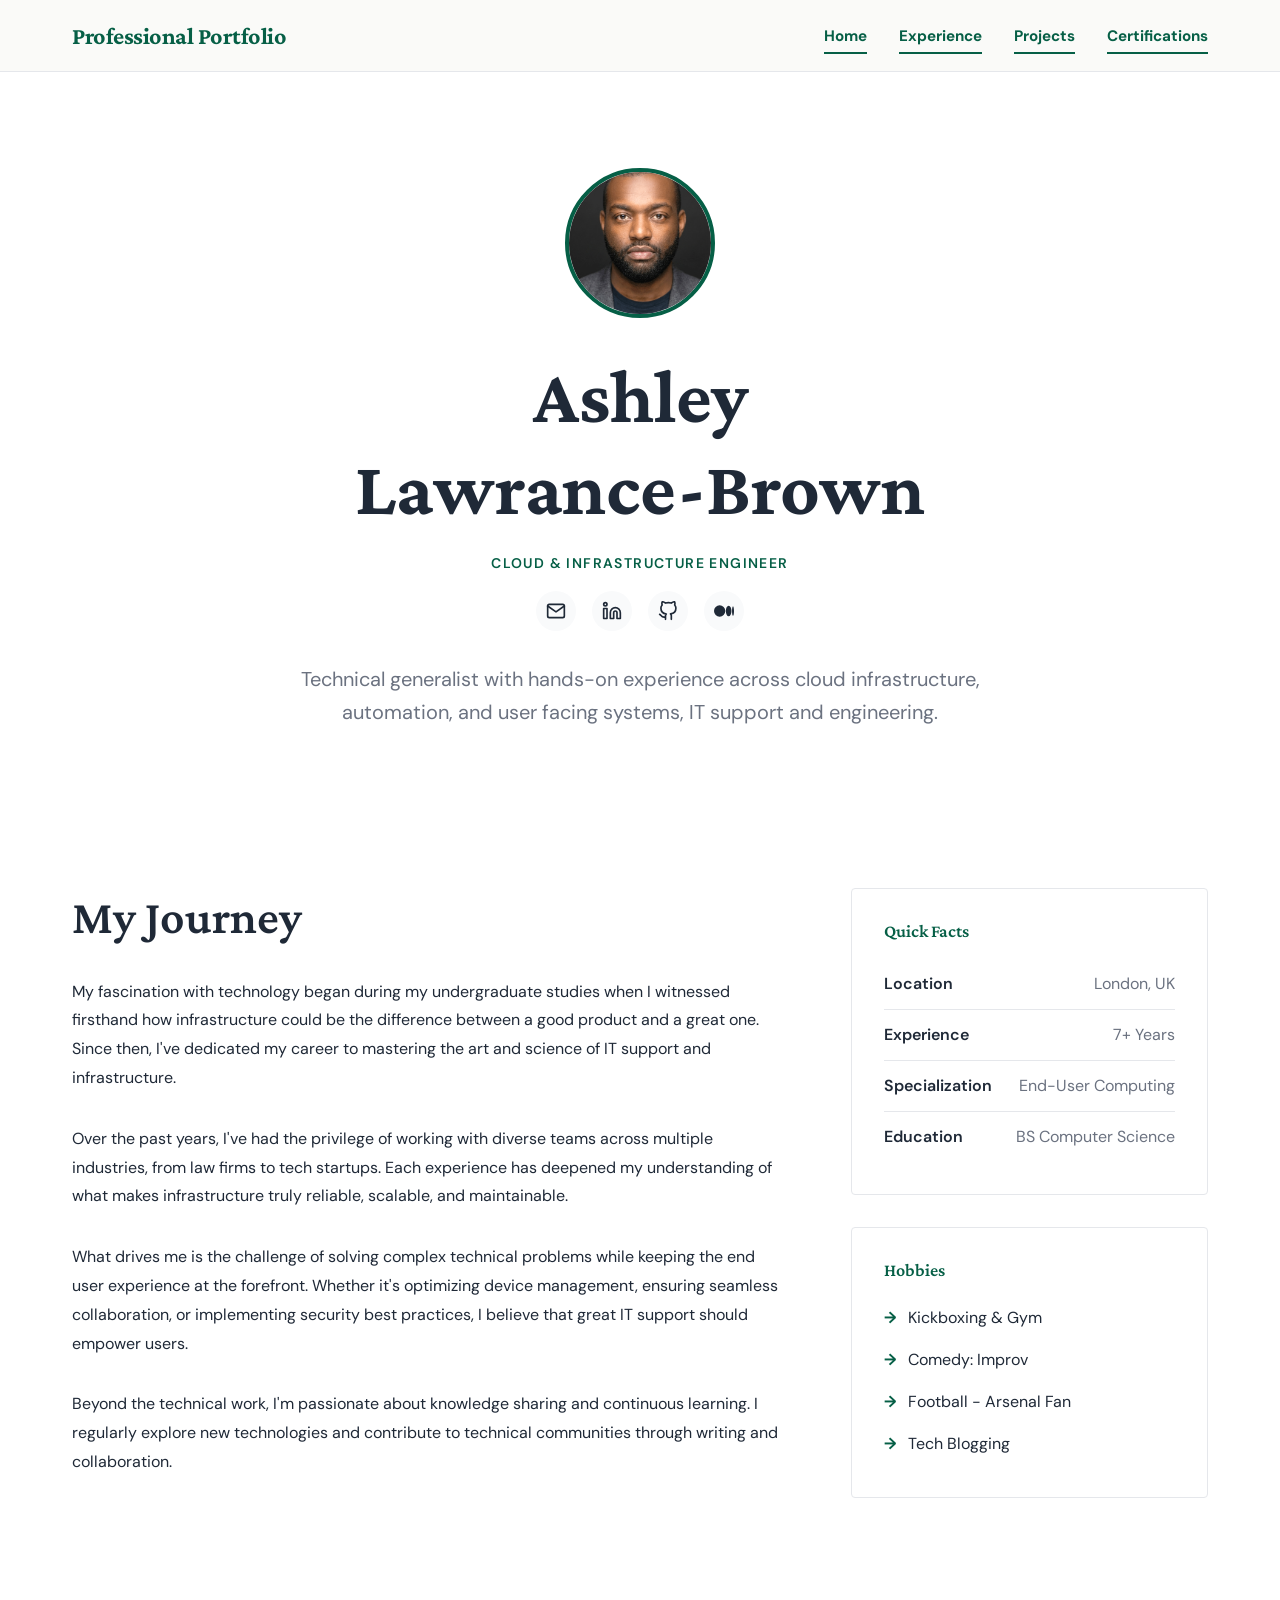
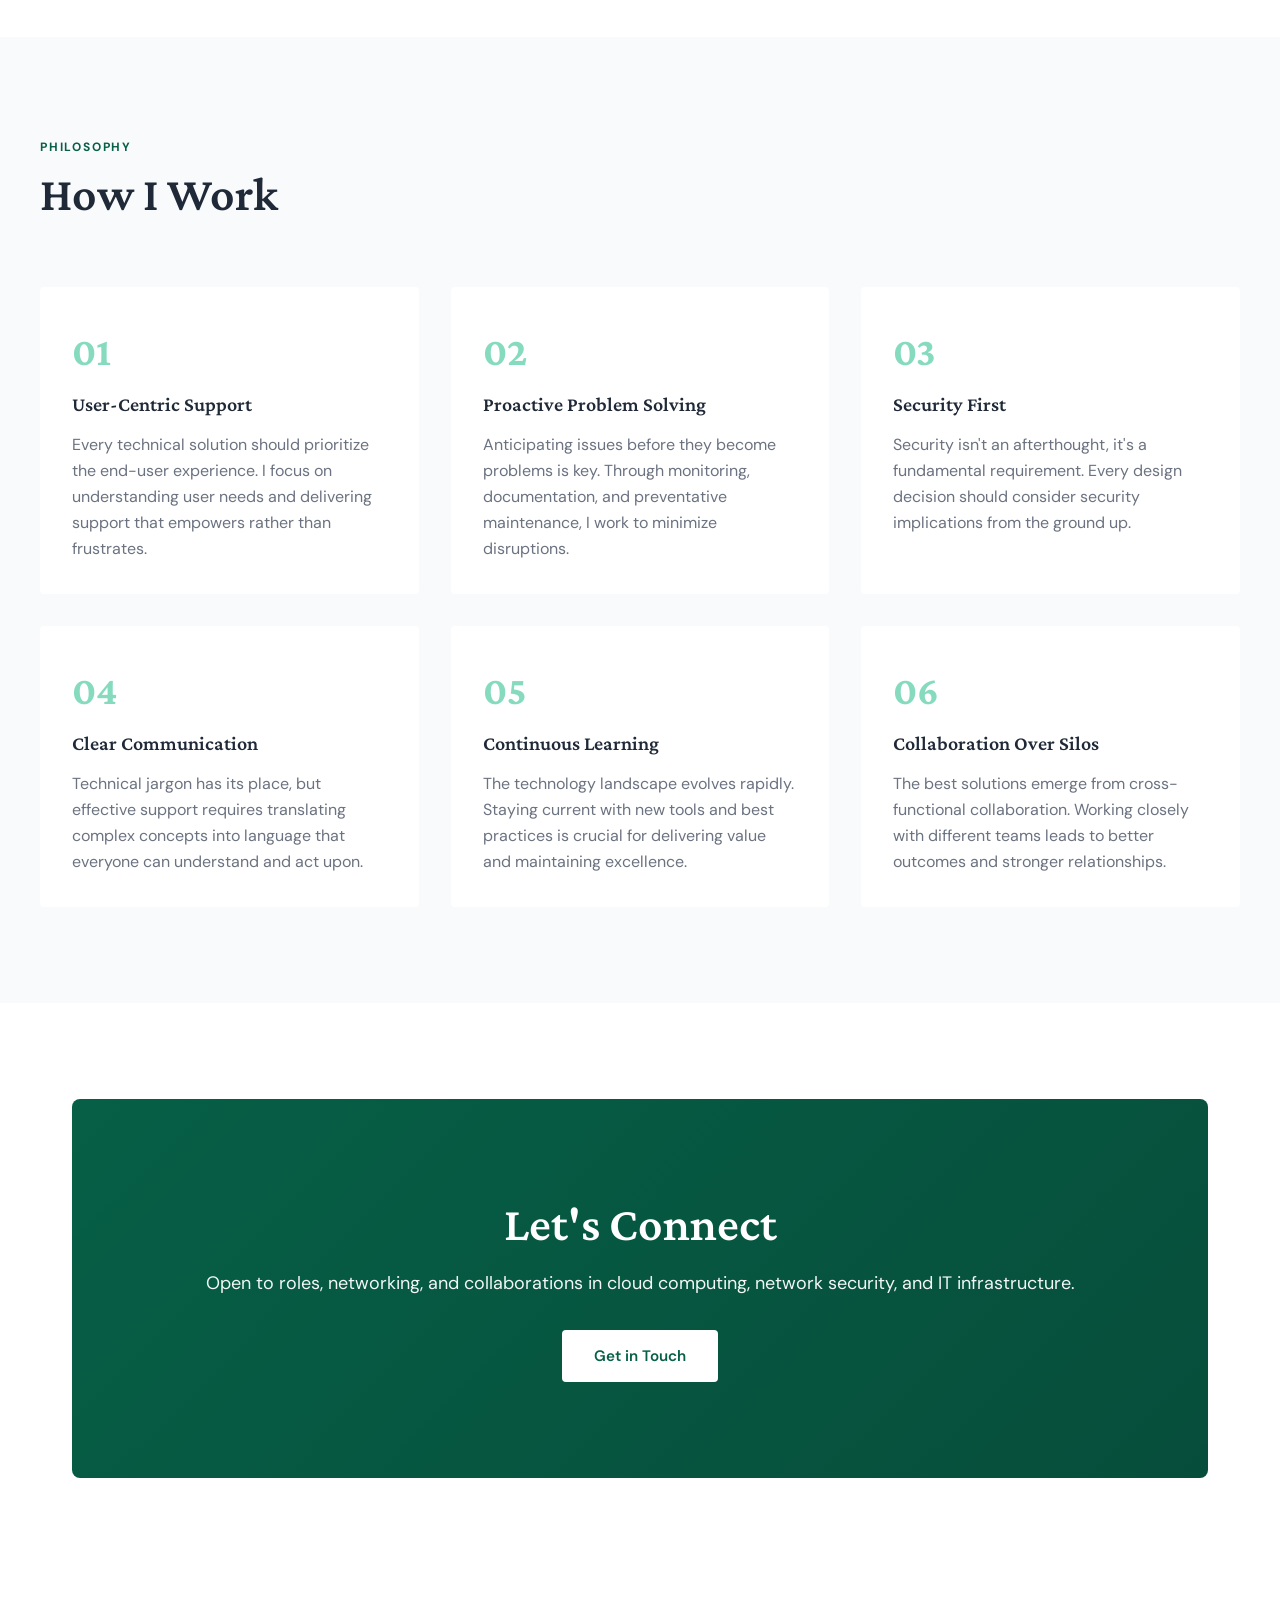
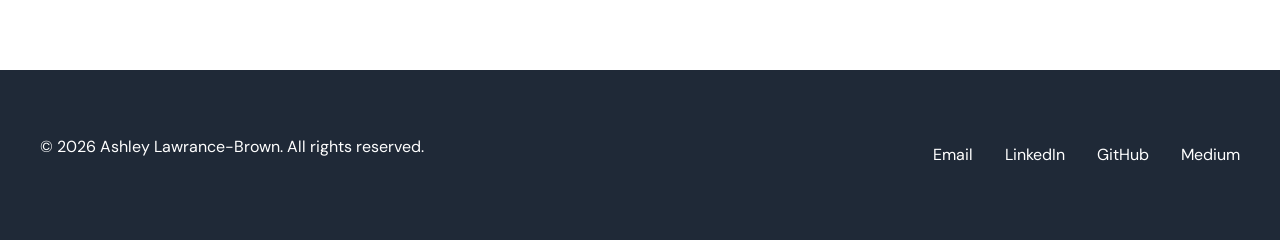
==== public/index.html @ c5ca28a2 "Initial commit: Firebase hosting setup" ====
<!DOCTYPE html>
<html lang="en">
<head>
    <meta charset="UTF-8">
    <meta name="viewport" content="width=device-width, initial-scale=1.0">
    <title>ALB Portfolio</title>
    <link rel="stylesheet" href="styles.css">
    <link rel="preconnect" href="https://fonts.googleapis.com">
    <link rel="preconnect" href="https://fonts.gstatic.com" crossorigin>
    <link href="https://fonts.googleapis.com/css2?family=Crimson+Pro:wght@300;400;600;700&family=DM+Sans:wght@400;500;700&display=swap" rel="stylesheet">
</head>
<body>
    <nav class="main-nav">
        <div class="nav-container">
            <a href="index.html" class="logo">Professional Portfolio</a>
            <ul class="nav-links">
                <li><a href="index.html" class="active">Home</a></li>
                <li><a href="experience.html">Experience</a></li>
                <li><a href="projects.html">Projects</a></li>
                <li><a href="certifications.html">Certifications</a></li>
            </ul>
        </div>
    </nav>

    <main class="home-main">
        <section class="hero">
            <div class="hero-content">
                <div class="hero-avatar">
                    <img src="assets/headshot_crop.png" alt="Profile Picture">
                </div>
                <h1 class="hero-name">Ashley<br>Lawrance-Brown</h1>
                <div class="hero-label">Cloud & Infrastructure Engineer </div>                

                <div class="hero-social-links">
                    <a href="mailto:ashleylawbrown@gmail.com" title="Email">
                        <svg xmlns="http://www.w3.org/2000/svg" width="20" height="20" viewBox="0 0 24 24" fill="none" stroke="currentColor" stroke-width="2" stroke-linecap="round" stroke-linejoin="round"><path d="M4 4h16c1.1 0 2 .9 2 2v12c0 1.1-.9 2-2 2H4c-1.1 0-2-.9-2-2V6c0-1.1.9-2 2-2z"></path><polyline points="22,6 12,13 2,6"></polyline></svg>
                    </a>
                    <a href="https://www.linkedin.com/in/ashley-lawrance-brown" title="LinkedIn" target="_blank" rel="noopener noreferrer">
                        <svg xmlns="http://www.w3.org/2000/svg" width="20" height="20" viewBox="0 0 24 24" fill="none" stroke="currentColor" stroke-width="2" stroke-linecap="round" stroke-linejoin="round"><path d="M16 8a6 6 0 0 1 6 6v7h-4v-7a2 2 0 0 0-2-2 2 2 0 0 0-2 2v7h-4v-7a6 6 0 0 1 6-6z"></path><rect x="2" y="9" width="4" height="12"></rect><circle cx="4" cy="4" r="2"></circle></svg>
                    </a>
                    <a href="https://github.com/kinglawbro" title="GitHub" target="_blank" rel="noopener noreferrer">
                        <svg xmlns="http://www.w3.org/2000/svg" width="20" height="20" viewBox="0 0 24 24" fill="none" stroke="currentColor" stroke-width="2" stroke-linecap="round" stroke-linejoin="round"><path d="M9 19c-5 1.5-5-2.5-7-3m14 6v-3.87a3.37 3.37 0 0 0-.94-2.61c3.14-.35 6.44-1.54 6.44-7A5.44 5.44 0 0 0 20 4.77 5.07 5.07 0 0 0 19.91 1S18.73.65 16 2.48a13.38 13.38 0 0 0-7 0C6.27.65 5.09 1 5.09 1A5.07 5.07 0 0 0 5 4.77a5.44 5.44 0 0 0-1.5 3.78c0 5.42 3.3 6.61 6.44 7A3.37 3.37 0 0 0 9 18.13V22"></path></svg>
                    </a>
                    <a href="https://medium.com/@ashleylawbrown" title="Medium" target="_blank" rel="noopener noreferrer">
                        <svg xmlns="http://www.w3.org/2000/svg" width="20" height="20" viewBox="0 0 24 24" fill="currentColor"><path d="M13.54 12a6.8 6.8 0 01-6.77 6.82A6.8 6.8 0 010 12a6.8 6.8 0 016.77-6.82A6.8 6.8 0 0113.54 12zM20.96 12c0 3.54-1.51 6.42-3.38 6.42-1.87 0-3.39-2.88-3.39-6.42s1.52-6.42 3.39-6.42 3.38 2.88 3.38 6.42M24 12c0 3.17-.53 5.75-1.19 5.75-.66 0-1.19-2.58-1.19-5.75s.53-5.75 1.19-5.75C23.47 6.25 24 8.83 24 12z"/></svg>
                    </a>
                </div>

                <p class="hero-description">
                    Technical generalist with hands-on experience across cloud infrastructure, automation, and user facing systems, IT support and engineering.                                        
                </p>
            </div>
        </section>

        
        <section class="about-content">
            <div class="about-grid">
                <div class="about-story">
                    <h2>My Journey</h2>
                    <div class="story-text">
                        <p>
                            My fascination with technology began during my undergraduate studies when I witnessed
                            firsthand how infrastructure could be the difference between a good product and a great one.
                            Since then, I've dedicated my career to mastering the art and science of IT support and infrastructure.
                        </p>
                        <p>
                            Over the past years, I've had the privilege of working with diverse teams across multiple
                            industries, from law firms to tech startups. Each experience has deepened my understanding of what
                            makes infrastructure truly reliable, scalable, and maintainable.
                        </p>
                        <p>
                            What drives me is the challenge of solving complex technical problems while keeping the end user
                            experience at the forefront. Whether it's optimizing device management, ensuring seamless collaboration, or
                            implementing security best practices, I believe that great IT support should empower users.
                        </p>
                        <p>
                            Beyond the technical work, I'm passionate about knowledge sharing and continuous learning. I regularly
                            explore new technologies and contribute to technical communities through writing and collaboration.
                        </p>
                    </div>
                </div>

                <aside class="about-sidebar">
                    <div class="sidebar-card">
                        <h3>Quick Facts</h3>
                        <ul class="fact-list">
                            <li>
                                <span class="fact-label">Location</span>
                                <span class="fact-value">London, UK</span>
                            </li>
                            <li>
                                <span class="fact-label">Experience</span>
                                <span class="fact-value">7+ Years</span>
                            </li>
                            <li>
                                <span class="fact-label">Specialization</span>
                                <span class="fact-value">End-User Computing</span>
                            </li>
                            <li>
                                <span class="fact-label">Education</span>
                                <span class="fact-value">BS Computer Science</span>
                            </li>
                        </ul>
                    </div>
                   
                    <div class="sidebar-card">
                        <h3>Hobbies</h3>
                        <ul class="learning-list">
                            <li>Kickboxing & Gym</li>
                            <li>Comedy: Improv</li>
                            <li>Football - Arsenal Fan</li>
                            <li>Tech Blogging</li>
                        </ul>
                    </div>
                </aside>
            </div>
        </section>

        <section class="philosophy">
            <div class="philosophy-content">
                <span class="section-label">Philosophy</span>
                <h2 class="section-title">How I Work</h2>
                <div class="principles-grid">
                    <article class="principle">
                        <div class="principle-number">01</div>
                        <h3>User-Centric Support</h3>
                        <p>
                            Every technical solution should prioritize the end-user experience. I focus on understanding
                            user needs and delivering support that empowers rather than frustrates.
                        </p>
                    </article>
                    <article class="principle">
                        <div class="principle-number">02</div>
                        <h3>Proactive Problem Solving</h3>
                        <p>
                            Anticipating issues before they become problems is key. Through monitoring, documentation,
                            and preventative maintenance, I work to minimize disruptions.
                        </p>
                    </article>
                    <article class="principle">
                        <div class="principle-number">03</div>
                        <h3>Security First</h3>
                        <p>
                            Security isn't an afterthought, it's a fundamental requirement. Every design decision
                            should consider security implications from the ground up.
                        </p>
                    </article>
                    <article class="principle">
                        <div class="principle-number">04</div>
                        <h3>Clear Communication</h3>
                        <p>
                            Technical jargon has its place, but effective support requires translating complex concepts
                            into language that everyone can understand and act upon.
                        </p>
                    </article>
                    <article class="principle">
                        <div class="principle-number">05</div>
                        <h3>Continuous Learning</h3>
                        <p>
                            The technology landscape evolves rapidly. Staying current with new tools and best
                            practices is crucial for delivering value and maintaining excellence.
                        </p>
                    </article>
                    <article class="principle">
                        <div class="principle-number">06</div>
                        <h3>Collaboration Over Silos</h3>
                        <p>
                            The best solutions emerge from cross-functional collaboration. Working closely with
                            different teams leads to better outcomes and stronger relationships.
                        </p>
                    </article>
                </div>
            </div>
        </section>

        <section class="cta-section">
            <div class="cta-content">
                <h2>Let's Connect</h2>
                <p>Open to roles, networking, and collaborations in cloud computing, network security, and IT infrastructure.</p>
                <a href="mailto:ashleylawbrown@gmail.com" class="btn-primary">Get in Touch</a>
            </div>
        </section>
    </main>

    <footer class="main-footer">
        <div class="footer-content">
            <p>&copy; 2026 Ashley Lawrance-Brown. All rights reserved.</p>
            <div class="footer-links">
                <a href="mailto:ashleylawbrown@gmail.com">Email</a>
                <a href="https://www.linkedin.com/in/ashley-lawrance-brown" target="_blank" rel="noopener noreferrer">LinkedIn</a>
                <a href="https://github.com/kinglawbro" target="_blank" rel="noopener noreferrer">GitHub</a>
                <a href="https://medium.com/@ashleylawbrown" target="_blank" rel="noopener noreferrer">Medium</a>
            </div>
        </div>
    </footer>

    <script src="script.js"></script>
</body>
</html>
---- public/styles.css ----
/* ===== CSS VARIABLES ===== */
:root {
    /* Colors - Clean professional palette */
    --color-primary: #065F46;
    --color-primary-dark: #064e3b;
    --color-accent: #10B981;
    --color-dark: #1F2937;
    --color-text: #1F2937;
    --color-text-light: #6B7280;
    --color-bg: #FFFFFF;
    --color-bg-alt: #f9fafb;
    --color-border: #e5e7eb;
    --color-white: #FFFFFF;
    
    /* Typography */
    --font-display: 'Crimson Pro', serif;
    --font-serif: 'Crimson Pro', serif;
    --font-body: 'DM Sans', sans-serif;

    /* Font Sizes */
    --text-xs: 0.75rem;      /* 12px */
    --text-sm: 0.875rem;     /* 14px */
    --text-base: 1rem;       /* 16px */
    --text-lg: 1.125rem;     /* 18px */
    --text-xl: 1.25rem;      /* 20px */
    --text-2xl: 1.5rem;      /* 24px */
    --text-3xl: 1.875rem;    /* 30px */
    --text-4xl: 2.25rem;     /* 36px */
    --text-5xl: 3rem;        /* 48px */

    /* Line Heights */
    --leading-tight: 1.2;
    --leading-snug: 1.375;
    --leading-normal: 1.5;
    --leading-relaxed: 1.625;
    --leading-loose: 1.75;

    /* Spacing */
    --spacing-xs: 0.5rem;
    --spacing-sm: 1rem;
    --spacing-md: 2rem;
    --spacing-lg: 4rem;
    --spacing-xl: 6rem;
    
    /* Layout */
    --container-max: 1200px;
    --container-narrow: 800px;
    --border-radius: 4px;
    --radius-sm: 4px;
    --radius-lg: 8px;
    
    /* Transitions */
    --transition-fast: 0.2s ease;
    --transition-smooth: 0.4s cubic-bezier(0.4, 0, 0.2, 1);
}

/* ===== GLOBAL RESET & BASE ===== */
* {
    margin: 0;
    padding: 0;
    box-sizing: border-box;
}

html {
    scroll-behavior: smooth;
}

body {
    font-family: var(--font-body);
    font-size: var(--text-base);
    line-height: var(--leading-relaxed);
    color: var(--color-text);
    background-color: var(--color-bg);
    -webkit-font-smoothing: antialiased;
    -moz-osx-font-smoothing: grayscale;
}

/* ===== TYPOGRAPHY ===== */
h1, h2, h3, h4, h5, h6 {
    font-family: var(--font-display);
    font-weight: 600;
    line-height: var(--leading-tight);
    color: var(--color-dark);
    margin-bottom: var(--spacing-sm);
}

h1 {
    font-size: clamp(2.5rem, 5vw, 4rem);
    font-weight: 700;
}

h2 {
    font-size: clamp(2rem, 4vw, 3rem);
}

h3 {
    font-size: clamp(1.5rem, 3vw, 2rem);
}

h4 {
    font-size: var(--text-xl);
}

h5 {
    font-size: var(--text-lg);
}

h6 {
    font-size: var(--text-base);
    font-weight: 700;
}

p {
    margin-bottom: var(--spacing-sm);
    line-height: var(--leading-relaxed);
}

a {
    color: inherit;
    text-decoration: none;
    transition: color var(--transition-fast);
}

/* ===== NAVIGATION ===== */
.main-nav {
    position: sticky;
    top: 0;
    background: rgba(250, 250, 248, 0.95);
    backdrop-filter: blur(10px);
    border-bottom: 1px solid var(--color-border);
    z-index: 1000;
    animation: slideDown 0.5s ease;
}

@keyframes slideDown {
    from {
        transform: translateY(-100%);
        opacity: 0;
    }
    to {
        transform: translateY(0);
        opacity: 1;
    }
}

.nav-container {
    max-width: var(--container-max);
    margin: 0 auto;
    padding: var(--spacing-sm) var(--spacing-md);
    display: flex;
    justify-content: space-between;
    align-items: center;
}

.logo {
    font-family: var(--font-display);
    font-size: 1.5rem;
    font-weight: 700;
    color: var(--color-primary);
    letter-spacing: -0.02em;
}

.nav-links {
    display: flex;
    list-style: none;
    gap: var(--spacing-md);
}

.nav-links a {
    font-weight: 500;
    font-size: 0.95rem;
    color: var(--color-text-light);
    position: relative;
    padding: 0.5rem 0;
}

.nav-links a::after {
    content: '';
    position: absolute;
    bottom: 0;
    left: 0;
    width: 0;
    height: 2px;
    background: var(--color-primary);
    transition: width var(--transition-smooth);
}

.nav-links a:hover {
    color: var(--color-primary);
}

.nav-links a:hover::after {
    width: 100%;
}

.nav-links a.active {
    color: var(--color-primary);
    font-weight: 700;
}

.nav-links a.active::after {
    width: 100%;
    background: var(--color-primary);
}

/* ===== BUTTONS ===== */
.btn-primary,
.btn-secondary {
    display: inline-block;
    padding: 0.875rem 2rem;
    font-family: var(--font-body);
    font-weight: 600;
    font-size: 0.95rem;
    border-radius: var(--border-radius);
    transition: all var(--transition-smooth);
    cursor: pointer;
    border: none;
}

.btn-primary {
    background: var(--color-primary);
    color: var(--color-white);
}

.btn-primary:hover {
    background: var(--color-primary-dark);
    transform: translateY(-2px);
    box-shadow: 0 8px 20px rgba(212, 81, 30, 0.3);
}

.btn-secondary {
    background: transparent;
    color: var(--color-primary);
    border: 2px solid var(--color-primary);
}

.btn-secondary:hover {
    background: var(--color-primary);
    color: var(--color-white);
    transform: translateY(-2px);
}

/* ===== HOME PAGE ===== */
.home-main {
    animation: fadeIn 0.8s ease;
}

@keyframes fadeIn {
    from { opacity: 0; }
    to { opacity: 1; }
}

/* Hero Section */
.hero {
    max-width: var(--container-max);
    margin: 0 auto;
    padding: var(--spacing-xl) var(--spacing-md);
    display: flex;
    justify-content: center;
    align-items: center;
    min-height: 80vh;
}

.hero-content {
    text-align: center;
    max-width: 800px;
}

.hero-avatar {
    margin: 0 auto var(--spacing-md);
    width: 150px;
    height: 150px;
    border-radius: 50%;
    overflow: hidden;
    border: 4px solid var(--color-primary);
    animation: slideUp 0.6s ease 0.1s backwards;
}

.hero-avatar img {
    width: 100%;
    height: 100%;
    object-fit: cover;
}

.hero-name {
    font-size: clamp(3rem, 6vw, 5rem);
    font-weight: 700;
    color: var(--color-dark);
    margin-bottom: var(--spacing-sm);
    line-height: var(--leading-tight);
    animation: slideUp 0.6s ease 0.2s backwards;
}

.hero-visual {
    display: none;
}

.hero-label {
    display: inline-block;
    font-size: 0.875rem;
    font-weight: 600;
    text-transform: uppercase;
    letter-spacing: 0.1em;
    color: var(--color-primary);
    margin-bottom: var(--spacing-sm);
    animation: slideUp 0.6s ease 0.3s backwards;
}

.hero-social-links {
    display: flex;
    gap: 1rem;
    justify-content: center;
    align-items: center;
    margin-bottom: var(--spacing-md);
    animation: slideUp 0.6s ease 0.4s backwards;
}

.hero-social-links a {
    display: flex;
    align-items: center;
    justify-content: center;
    width: 40px;
    height: 40px;
    border-radius: 50%;
    background: var(--color-bg-alt);
    color: var(--color-text);
    transition: all var(--transition-smooth);
    border: 2px solid transparent;
}

.hero-social-links a:hover {
    background: var(--color-primary);
    color: var(--color-white);
    border-color: var(--color-primary);
    transform: translateY(-3px);
    box-shadow: 0 4px 12px rgba(6, 95, 70, 0.3);
}

.hero-social-links svg {
    width: 20px;
    height: 20px;
}

@keyframes slideUp {
    from {
        transform: translateY(20px);
        opacity: 0;
    }
    to {
        transform: translateY(0);
        opacity: 1;
    }
}

.hero-title {
    font-size: clamp(2rem, 4vw, 3rem);
    margin-bottom: var(--spacing-md);
    animation: slideUp 0.6s ease 0.4s backwards;
}

.highlight {
    color: var(--color-primary);
    position: relative;
    display: inline-block;
}

.highlight::after {
    content: '';
    position: absolute;
    bottom: 0.1em;
    left: 0;
    width: 100%;
    height: 0.15em;
    background: var(--color-accent);
    opacity: 0.3;
    z-index: -1;
}

.hero-description {
    font-size: var(--text-xl);
    line-height: var(--leading-relaxed);
    color: var(--color-text-light);
    margin: 0 auto;
    max-width: 700px;
    animation: slideUp 0.6s ease 0.5s backwards;
}


/* Experience Section */
.experience {
    max-width: var(--container-max);
    margin: 0 auto;
    padding: var(--spacing-xl) var(--spacing-md);
}

.section-label {
    display: inline-block;
    font-size: 0.75rem;
    font-weight: 700;
    text-transform: uppercase;
    letter-spacing: 0.15em;
    color: var(--color-primary);
    margin-bottom: var(--spacing-xs);
}

.section-title {
    margin-bottom: var(--spacing-lg);
}

.section-header {
    margin-bottom: var(--spacing-lg);
}

/* Timeline */
.timeline {
    position: relative;
    padding-left: var(--spacing-md);
}

.timeline::before {
    content: '';
    position: absolute;
    left: 0;
    top: 0;
    bottom: 0;
    width: 2px;
    background: var(--color-border);
}

.timeline-item {
    position: relative;
    margin-bottom: var(--spacing-lg);
    opacity: 0;
    animation: slideUp 0.6s ease forwards;
}

.timeline-item:nth-child(1) { animation-delay: 0.1s; }
.timeline-item:nth-child(2) { animation-delay: 0.2s; }
.timeline-item:nth-child(3) { animation-delay: 0.3s; }

.timeline-marker {
    position: absolute;
    left: -29px;
    top: 8px;
    width: 14px;
    height: 14px;
    background: var(--color-primary);
    border: 3px solid var(--color-bg);
    border-radius: 50%;
}

.timeline-content {
    background: var(--color-white);
    padding: var(--spacing-md);
    border-radius: var(--border-radius);
    border: 1px solid var(--color-border);
    transition: all var(--transition-smooth);
}

.timeline-content:hover {
    border-color: var(--color-primary);
    box-shadow: 0 8px 30px rgba(0, 0, 0, 0.08);
    transform: translateX(4px);
}

.timeline-meta {
    display: flex;
    gap: var(--spacing-sm);
    margin-bottom: var(--spacing-xs);
}

.timeline-period {
    font-size: 0.875rem;
    font-weight: 600;
    color: var(--color-primary);
}

.timeline-type {
    font-size: 0.875rem;
    color: var(--color-text-light);
}

.timeline-role {
    font-size: 1.5rem;
    margin-bottom: 0.25rem;
}

.timeline-company {
    font-size: 1.125rem;
    color: var(--color-text-light);
    margin-bottom: var(--spacing-sm);
}

.timeline-highlights {
    margin: var(--spacing-sm) 0;
    padding-left: 1.25rem;
}

.timeline-highlights li {
    margin-bottom: 0.5rem;
    color: var(--color-text);
}

.timeline-tags {
    display: flex;
    flex-wrap: wrap;
    gap: 0.5rem;
    margin-top: var(--spacing-sm);
}

.tag {
    display: inline-block;
    padding: 0.25rem 0.75rem;
    font-size: 0.8rem;
    font-weight: 600;
    background: var(--color-bg-alt);
    color: var(--color-text);
    border-radius: 20px;
}

/* Skills Overview */
.skills-overview {
    max-width: var(--container-max);
    margin: 0 auto;
    padding: var(--spacing-xl) var(--spacing-md);
    background: var(--color-bg-alt);
}

.skills-grid {
    display: grid;
    grid-template-columns: repeat(auto-fit, minmax(250px, 1fr));
    gap: var(--spacing-md);
}

.skill-category {
    background: var(--color-white);
    padding: var(--spacing-md);
    border-radius: var(--border-radius);
    text-align: center;
    transition: all var(--transition-smooth);
    opacity: 0;
    animation: slideUp 0.6s ease forwards;
}

.skill-category:nth-child(1) { animation-delay: 0.1s; }
.skill-category:nth-child(2) { animation-delay: 0.2s; }
.skill-category:nth-child(3) { animation-delay: 0.3s; }
.skill-category:nth-child(4) { animation-delay: 0.4s; }
.skill-category:nth-child(5) { animation-delay: 0.5s; }
.skill-category:nth-child(6) { animation-delay: 0.6s; }

.skill-category:hover {
    transform: translateY(-8px);
    box-shadow: 0 12px 40px rgba(0, 0, 0, 0.1);
}

.skill-icon {
    font-size: 3rem;
    margin-bottom: var(--spacing-sm);
}

.skill-category h3 {
    font-size: 1.25rem;
    margin-bottom: 0.5rem;
}

.skill-category p {
    color: var(--color-text-light);
    font-size: 0.95rem;
    margin: 0;
}

/* ===== PAGE HERO ===== */
.page-hero {
    max-width: var(--container-max);
    margin: 0 auto;
    padding: var(--spacing-xl) var(--spacing-md) var(--spacing-lg);
    text-align: center;
    animation: fadeIn 0.8s ease;
}

.page-label {
    display: inline-block;
    font-size: 0.75rem;
    font-weight: 700;
    text-transform: uppercase;
    letter-spacing: 0.15em;
    color: var(--color-primary);
    margin-bottom: var(--spacing-xs);
}

.page-title {
    margin-bottom: var(--spacing-sm);
}

.page-subtitle {
    font-size: 1.25rem;
    color: var(--color-text-light);
    max-width: 700px;
    margin: 0 auto;
}

/* ===== ABOUT PAGE ===== */
.about-content {
    max-width: var(--container-max);
    margin: 0 auto;
    padding: var(--spacing-lg) var(--spacing-md);
}

.about-grid {
    display: grid;
    grid-template-columns: 2fr 1fr;
    gap: var(--spacing-lg);
}

.about-story h2 {
    margin-bottom: var(--spacing-md);
}

.story-text p {
    margin-bottom: var(--spacing-md);
    line-height: 1.8;
}

.about-sidebar {
    display: flex;
    flex-direction: column;
    gap: var(--spacing-md);
}

.sidebar-card {
    background: var(--color-white);
    padding: var(--spacing-md);
    border-radius: var(--border-radius);
    border: 1px solid var(--color-border);
}

.sidebar-card h3 {
    font-size: 1.125rem;
    margin-bottom: var(--spacing-sm);
    color: var(--color-primary);
}

.fact-list {
    list-style: none;
}

.fact-list li {
    display: flex;
    justify-content: space-between;
    padding: 0.75rem 0;
    border-bottom: 1px solid var(--color-border);
}

.fact-list li:last-child {
    border-bottom: none;
}

.fact-label {
    font-weight: 600;
    color: var(--color-text);
}

.fact-value {
    color: var(--color-text-light);
}

.interests-tags {
    display: flex;
    flex-wrap: wrap;
    gap: 0.5rem;
}

.interest-tag {
    display: inline-block;
    padding: 0.5rem 1rem;
    font-size: 0.875rem;
    font-weight: 500;
    background: var(--color-bg-alt);
    border-radius: 20px;
}

.learning-list {
    list-style: none;
}

.learning-list li {
    padding: 0.5rem 0;
    padding-left: 1.5rem;
    position: relative;
}

.learning-list li::before {
    content: '→';
    position: absolute;
    left: 0;
    color: var(--color-primary);
    font-weight: 700;
}

/* Philosophy Section */
.philosophy {
    background: var(--color-bg-alt);
    padding: var(--spacing-xl) var(--spacing-md);
    margin-top: var(--spacing-lg);
}

.philosophy-content {
    max-width: var(--container-max);
    margin: 0 auto;
}

.principles-grid {
    display: grid;
    grid-template-columns: repeat(auto-fit, minmax(300px, 1fr));
    gap: var(--spacing-md);
    margin-top: var(--spacing-lg);
}

.principle {
    background: var(--color-white);
    padding: var(--spacing-md);
    border-radius: var(--border-radius);
    transition: all var(--transition-smooth);
}

.principle:hover {
    transform: translateY(-4px);
    box-shadow: 0 12px 40px rgba(0, 0, 0, 0.1);
}

.principle-number {
    font-family: var(--font-display);
    font-size: 2.5rem;
    font-weight: 700;
    color: var(--color-accent);
    opacity: 0.5;
    margin-bottom: var(--spacing-xs);
}

.principle h3 {
    font-size: 1.25rem;
    margin-bottom: var(--spacing-sm);
}

.principle p {
    color: var(--color-text-light);
    margin: 0;
}

/* CTA Section */
.cta-section {
    max-width: var(--container-max);
    margin: 0 auto;
    padding: var(--spacing-xl) var(--spacing-md);
}

.cta-content {
    background: linear-gradient(135deg, var(--color-primary) 0%, var(--color-primary-dark) 100%);
    padding: var(--spacing-xl);
    border-radius: 8px;
    text-align: center;
    color: var(--color-white);
}

.cta-content h2 {
    color: var(--color-white);
    margin-bottom: var(--spacing-sm);
}

.cta-content p {
    font-size: 1.125rem;
    margin-bottom: var(--spacing-md);
    opacity: 0.95;
}

.cta-content .btn-primary {
    background: var(--color-white);
    color: var(--color-primary);
}

.cta-content .btn-primary:hover {
    background: var(--color-bg);
}

/* ===== PROJECTS PAGE ===== */
.projects-grid-section {
    max-width: var(--container-max);
    margin: 0 auto;
    padding: var(--spacing-lg) var(--spacing-md);
}

.project-card {
    background: var(--color-white);
    border: 1px solid var(--color-border);
    border-radius: var(--border-radius);
    padding: var(--spacing-md);
    margin-bottom: var(--spacing-md);
    transition: all var(--transition-smooth);
    opacity: 0;
    animation: slideUp 0.6s ease forwards;
}

.project-card:nth-child(1) { animation-delay: 0.1s; }
.project-card:nth-child(2) { animation-delay: 0.2s; }
.project-card:nth-child(3) { animation-delay: 0.3s; }
.project-card:nth-child(4) { animation-delay: 0.4s; }
.project-card:nth-child(5) { animation-delay: 0.5s; }
.project-card:nth-child(6) { animation-delay: 0.6s; }
.project-card:nth-child(7) { animation-delay: 0.7s; }
.project-card:nth-child(8) { animation-delay: 0.8s; }

.project-card:hover {
    border-color: var(--color-primary);
    box-shadow: 0 12px 40px rgba(0, 0, 0, 0.1);
    transform: translateY(-4px);
}

.project-card.featured {
    border-width: 2px;
    border-color: var(--color-primary);
}

.project-header {
    margin-bottom: var(--spacing-sm);
}

.project-meta {
    display: flex;
    gap: var(--spacing-sm);
    margin-bottom: var(--spacing-sm);
}

.project-status {
    display: inline-block;
    padding: 0.25rem 0.75rem;
    font-size: 0.75rem;
    font-weight: 600;
    border-radius: 20px;
    text-transform: uppercase;
    letter-spacing: 0.05em;
}

.status-live {
    background: #d4edda;
    color: #155724;
}

.status-completed {
    background: #d1ecf1;
    color: #0c5460;
}

.status-archived {
    background: #f8d7da;
    color: #721c24;
}

.project-year {
    font-size: 0.875rem;
    color: var(--color-text-light);
    align-self: center;
}

.project-title {
    font-size: 1.75rem;
    margin-bottom: var(--spacing-sm);
}

.project-description {
    color: var(--color-text);
    margin-bottom: var(--spacing-sm);
}

.project-highlights {
    margin: var(--spacing-sm) 0;
}

.project-highlights h3 {
    font-size: 1rem;
    margin-bottom: 0.5rem;
}

.project-highlights ul {
    padding-left: 1.25rem;
}

.project-highlights li {
    margin-bottom: 0.5rem;
    color: var(--color-text-light);
}

.project-tech {
    display: flex;
    flex-wrap: wrap;
    gap: 0.5rem;
    margin-top: var(--spacing-sm);
}

.tech-tag {
    display: inline-block;
    padding: 0.375rem 0.875rem;
    font-size: 0.8rem;
    font-weight: 600;
    background: var(--color-bg-alt);
    color: var(--color-text);
    border-radius: 4px;
}

.projects-cta {
    max-width: var(--container-max);
    margin: 0 auto;
    padding: var(--spacing-xl) var(--spacing-md);
}

/* ===== CERTIFICATIONS PAGE ===== */
.certifications-content {
    max-width: var(--container-max);
    margin: 0 auto;
    padding: var(--spacing-lg) var(--spacing-md);
}

.certs-intro {
    max-width: var(--container-narrow);
    margin: 0 auto var(--spacing-lg);
    text-align: center;
    font-size: 1.125rem;
    color: var(--color-text-light);
}

.certs-grid {
    display: grid;
    gap: var(--spacing-md);
}

.cert-card {
    background: var(--color-white);
    border: 1px solid var(--color-border);
    border-radius: var(--border-radius);
    padding: var(--spacing-md);
    display: grid;
    grid-template-columns: auto 1fr;
    gap: var(--spacing-md);
    transition: all var(--transition-smooth);
    opacity: 0;
    animation: slideUp 0.6s ease forwards;
}

.cert-card:nth-child(1) { animation-delay: 0.1s; }
.cert-card:nth-child(2) { animation-delay: 0.2s; }
.cert-card:nth-child(3) { animation-delay: 0.3s; }
.cert-card:nth-child(4) { animation-delay: 0.4s; }
.cert-card:nth-child(5) { animation-delay: 0.5s; }
.cert-card:nth-child(6) { animation-delay: 0.6s; }
.cert-card:nth-child(7) { animation-delay: 0.7s; }
.cert-card:nth-child(8) { animation-delay: 0.8s; }

.cert-card:hover {
    border-color: var(--color-primary);
    box-shadow: 0 12px 40px rgba(0, 0, 0, 0.1);
    transform: translateY(-4px);
}

.cert-card.premium {
    border-width: 2px;
    border-color: var(--color-primary);
}

.cert-badge {
    width: 80px;
    height: 80px;
    border-radius: 50%;
    background: linear-gradient(135deg, var(--color-primary) 0%, var(--color-accent) 100%);
    display: flex;
    align-items: center;
    justify-content: center;
    flex-shrink: 0;
}

.badge-icon {
    font-size: 2.5rem;
}

.cert-title {
    font-size: 1.5rem;
    margin-bottom: 0.25rem;
}

.cert-issuer {
    font-size: 1rem;
    color: var(--color-primary);
    font-weight: 600;
    margin-bottom: var(--spacing-sm);
}

.cert-details {
    display: flex;
    gap: var(--spacing-md);
    margin-bottom: var(--spacing-sm);
}

.cert-date,
.cert-validity {
    font-size: 0.875rem;
    color: var(--color-text-light);
}

.cert-description {
    margin-bottom: var(--spacing-sm);
}

.cert-skills {
    display: flex;
    flex-wrap: wrap;
    gap: 0.5rem;
}

.skill-pill {
    display: inline-block;
    padding: 0.375rem 0.875rem;
    font-size: 0.8rem;
    font-weight: 600;
    background: var(--color-bg-alt);
    color: var(--color-text);
    border-radius: 20px;
}

/* Learning Section */
.learning-section {
    max-width: var(--container-max);
    margin: 0 auto;
    padding: var(--spacing-xl) var(--spacing-md);
    background: var(--color-bg-alt);
}

.learning-content {
    max-width: var(--container-max);
    margin: 0 auto;
}

.learning-header {
    text-align: center;
    margin-bottom: var(--spacing-lg);
}

.learning-header .section-label {
    display: block;
    margin-bottom: var(--spacing-xs);
}

.learning-header .section-title {
    font-family: var(--font-serif);
    font-size: 2.5rem;
    font-weight: 600;
    color: var(--color-text);
    margin-bottom: var(--spacing-sm);
}

.learning-header .section-description {
    font-size: 1.125rem;
    color: var(--color-text-light);
    max-width: 600px;
    margin: 0 auto;
}

.learning-grid {
    display: grid;
    grid-template-columns: repeat(auto-fit, minmax(280px, 1fr));
    gap: var(--spacing-md);
    margin-top: var(--spacing-lg);
}

.learning-card {
    background: var(--color-bg);
    border: 1px solid var(--color-border);
    border-radius: var(--radius-lg);
    padding: var(--spacing-lg);
    transition: all 0.3s ease;
    position: relative;
    display: flex;
    flex-direction: column;
}

.learning-card:hover {
    transform: translateY(-4px);
    box-shadow: 0 12px 24px rgba(0, 0, 0, 0.12);
    border-color: var(--color-primary);
}

.learning-icon {
    font-size: 2.5rem;
    margin-bottom: var(--spacing-md);
    display: inline-block;
}

.learning-title {
    font-family: var(--font-serif);
    font-size: 1.25rem;
    font-weight: 600;
    color: var(--color-text);
    margin-bottom: var(--spacing-sm);
    line-height: 1.3;
}

.learning-description {
    font-size: 0.9375rem;
    color: var(--color-text-light);
    line-height: 1.6;
    flex-grow: 1;
    margin-bottom: var(--spacing-md);
}

.learning-status {
    display: inline-block;
    font-size: 0.75rem;
    font-weight: 700;
    text-transform: uppercase;
    letter-spacing: 0.1em;
    color: var(--color-primary);
    background: rgba(6, 95, 70, 0.1);
    padding: 0.375rem 0.75rem;
    border-radius: var(--radius-sm);
    align-self: flex-start;
}

@media (max-width: 768px) {
    .learning-header .section-title {
        font-size: 2rem;
    }

    .learning-grid {
        grid-template-columns: 1fr;
    }
}

.pursuing-grid {
    display: grid;
    gap: var(--spacing-md);
    margin-top: var(--spacing-lg);
}

.pursuing-item {
    background: var(--color-white);
    padding: var(--spacing-md);
    border-radius: var(--border-radius);
}

.pursuing-item h3 {
    font-size: 1.25rem;
    margin-bottom: 0.5rem;
}

.pursuing-item p {
    font-size: 0.95rem;
    color: var(--color-text-light);
    margin-bottom: var(--spacing-sm);
}

.progress-bar {
    width: 100%;
    height: 8px;
    background: var(--color-bg-alt);
    border-radius: 4px;
    overflow: hidden;
}

.progress-fill {
    height: 100%;
    background: linear-gradient(90deg, var(--color-primary) 0%, var(--color-accent) 100%);
    border-radius: 4px;
    transition: width var(--transition-smooth);
}

.verification-section {
    max-width: var(--container-max);
    margin: 0 auto;
    padding: var(--spacing-xl) var(--spacing-md);
}

.verification-content {
    max-width: var(--container-narrow);
    margin: 0 auto;
    text-align: center;
}

.verification-content h2 {
    margin-bottom: var(--spacing-sm);
}

.verification-content p {
    font-size: 1.125rem;
    color: var(--color-text-light);
    margin-bottom: var(--spacing-md);
}

/* ===== FOOTER ===== */
.main-footer {
    background: var(--color-dark);
    color: var(--color-bg);
    padding: var(--spacing-lg) var(--spacing-md);
    margin-top: var(--spacing-xl);
}

.footer-content {
    max-width: var(--container-max);
    margin: 0 auto;
    display: flex;
    justify-content: space-between;
    align-items: center;
}

.footer-links {
    display: flex;
    gap: var(--spacing-md);
}

.footer-links a {
    color: var(--color-bg);
    transition: color var(--transition-fast);
}

.footer-links a:hover {
    color: var(--color-accent);
}

/* ===== RESPONSIVE ===== */
@media (max-width: 768px) {
    :root {
        --spacing-xl: 3rem;
        --spacing-lg: 2rem;
    }
    
    .nav-links {
        gap: var(--spacing-sm);
    }
    
    .nav-links a {
        font-size: var(--text-sm);
    }
    
    .hero {
        padding: var(--spacing-lg) var(--spacing-md);
    }
    
    .about-grid {
        grid-template-columns: 1fr;
    }
    
    .principles-grid {
        grid-template-columns: 1fr;
    }
    
    .skills-grid {
        grid-template-columns: 1fr;
    }
    
    .footer-content {
        flex-direction: column;
        gap: var(--spacing-sm);
        text-align: center;
    }
    
    .cert-card {
        grid-template-columns: 1fr;
        text-align: center;
    }
    
    .cert-badge {
        margin: 0 auto;
    }
}

@media (max-width: 480px) {
    .btn-primary,
    .btn-secondary {
        width: 100%;
        text-align: center;
    }
}

/* ===== UTILITY CLASSES ===== */
/* Text Alignment */
.text-left { text-align: left; }
.text-center { text-align: center; }
.text-right { text-align: right; }

/* Font Weights */
.font-light { font-weight: 300; }
.font-normal { font-weight: 400; }
.font-medium { font-weight: 500; }
.font-semibold { font-weight: 600; }
.font-bold { font-weight: 700; }

/* Text Sizes */
.text-xs { font-size: var(--text-xs); }
.text-sm { font-size: var(--text-sm); }
.text-base { font-size: var(--text-base); }
.text-lg { font-size: var(--text-lg); }
.text-xl { font-size: var(--text-xl); }
.text-2xl { font-size: var(--text-2xl); }
.text-3xl { font-size: var(--text-3xl); }

/* Line Heights */
.leading-tight { line-height: var(--leading-tight); }
.leading-snug { line-height: var(--leading-snug); }
.leading-normal { line-height: var(--leading-normal); }
.leading-relaxed { line-height: var(--leading-relaxed); }
.leading-loose { line-height: var(--leading-loose); }

/* Text Colors */
.text-primary { color: var(--color-primary); }
.text-dark { color: var(--color-dark); }
.text-light { color: var(--color-text-light); }
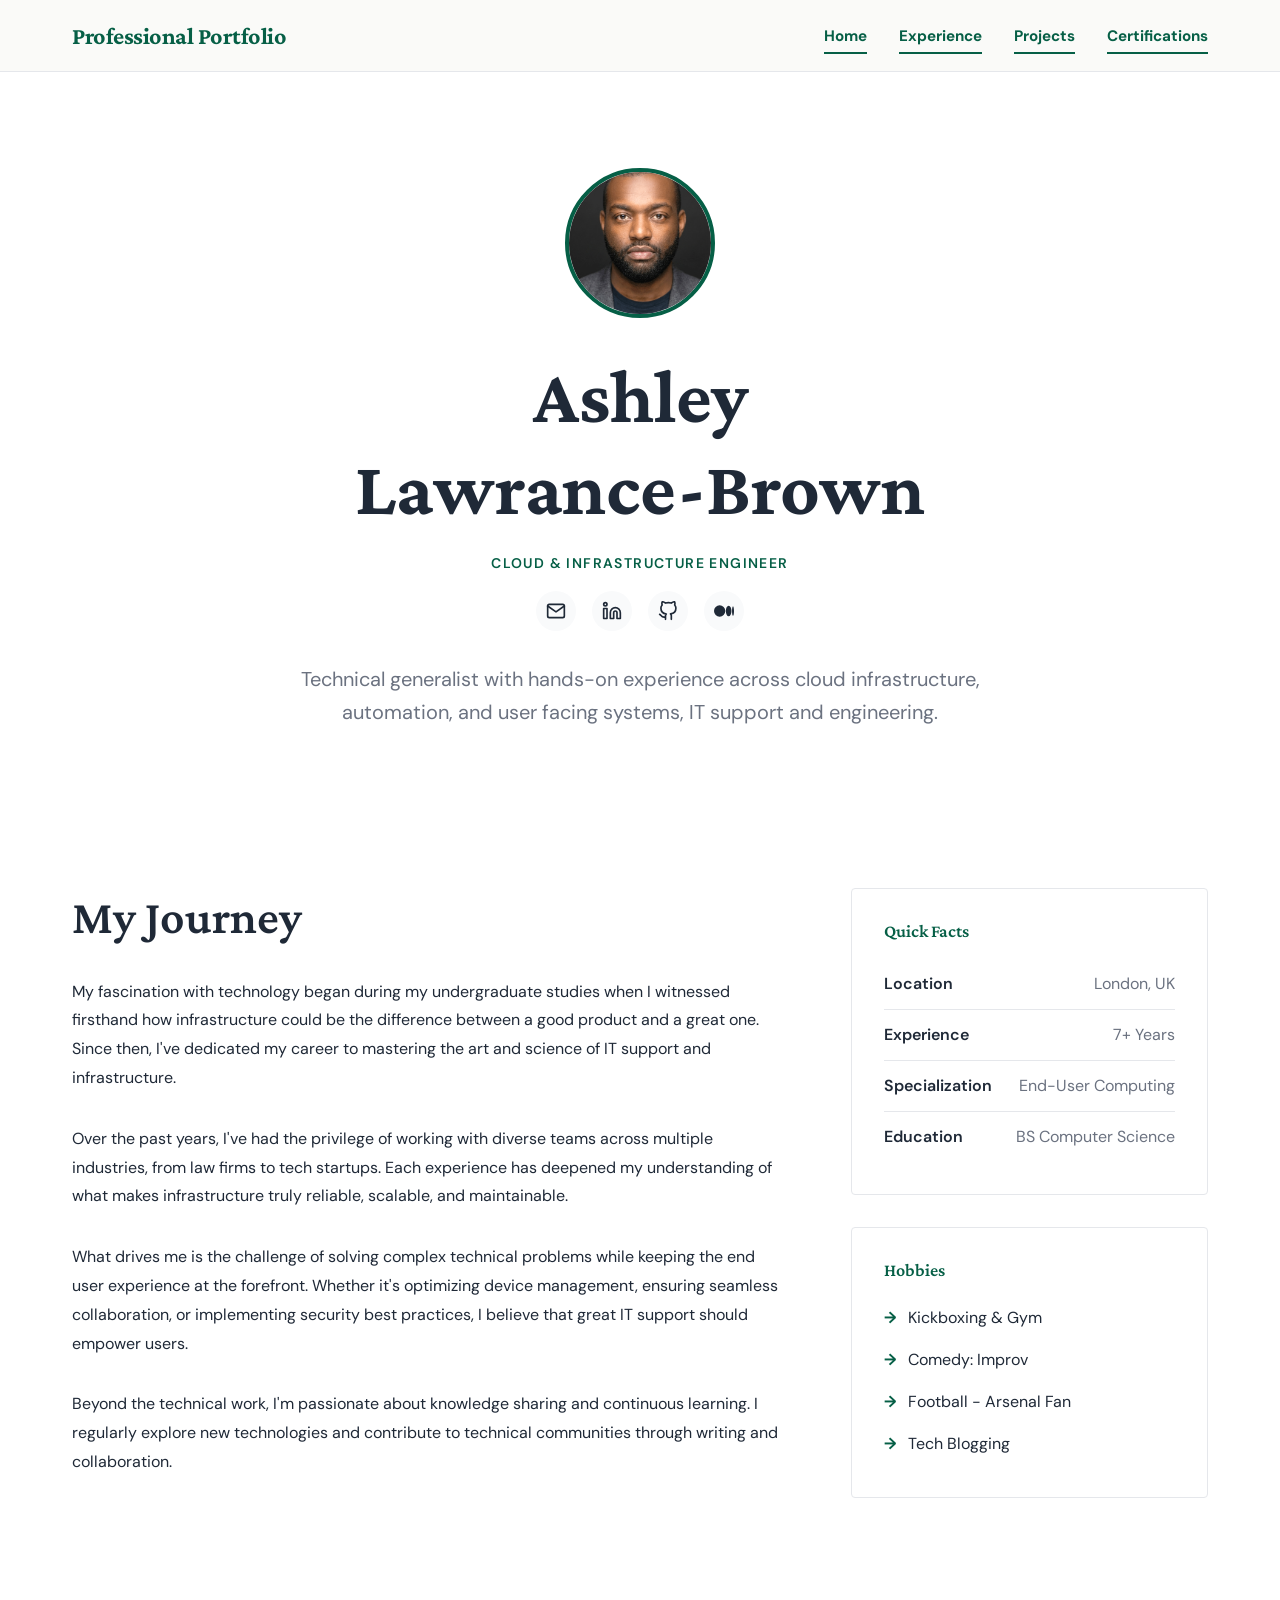
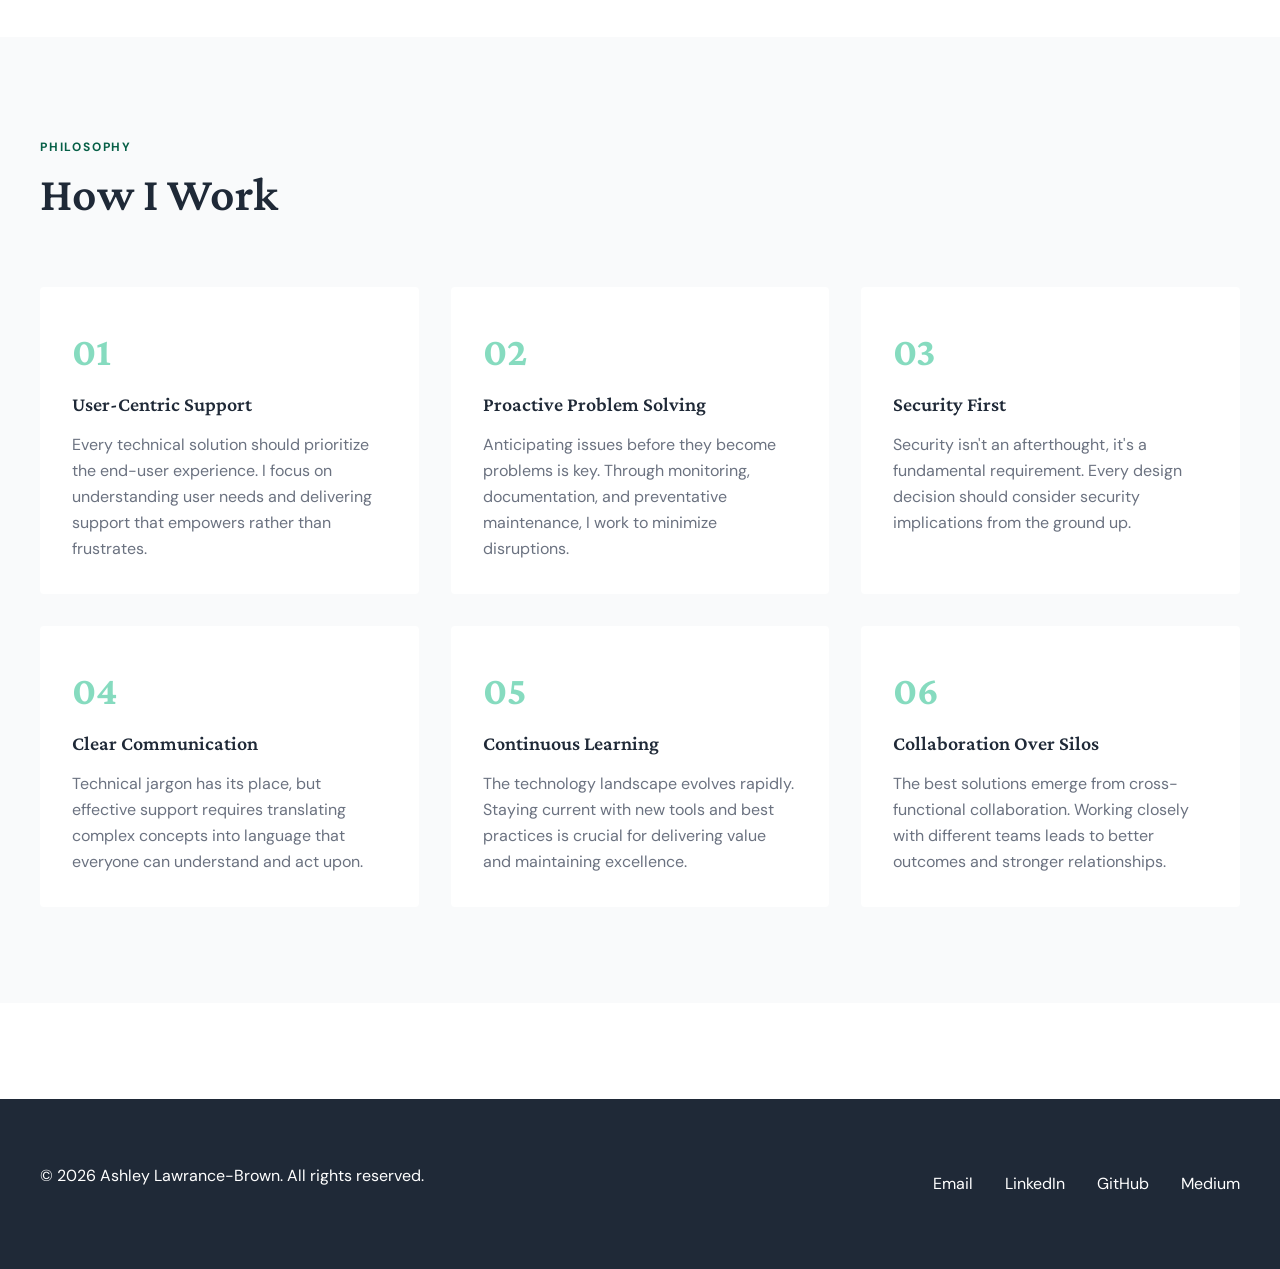
==== commit 6a3584ca: "Updated homepage content" ====
--- a/public/index.html
+++ b/public/index.html
@@ -172,16 +172,7 @@
                 </div>
             </div>
         </section>
-
-        <section class="cta-section">
-            <div class="cta-content">
-                <h2>Let's Connect</h2>
-                <p>Open to roles, networking, and collaborations in cloud computing, network security, and IT infrastructure.</p>
-                <a href="mailto:ashleylawbrown@gmail.com" class="btn-primary">Get in Touch</a>
-            </div>
-        </section>
-    </main>
-
+       
     <footer class="main-footer">
         <div class="footer-content">
             <p>&copy; 2026 Ashley Lawrance-Brown. All rights reserved.</p>
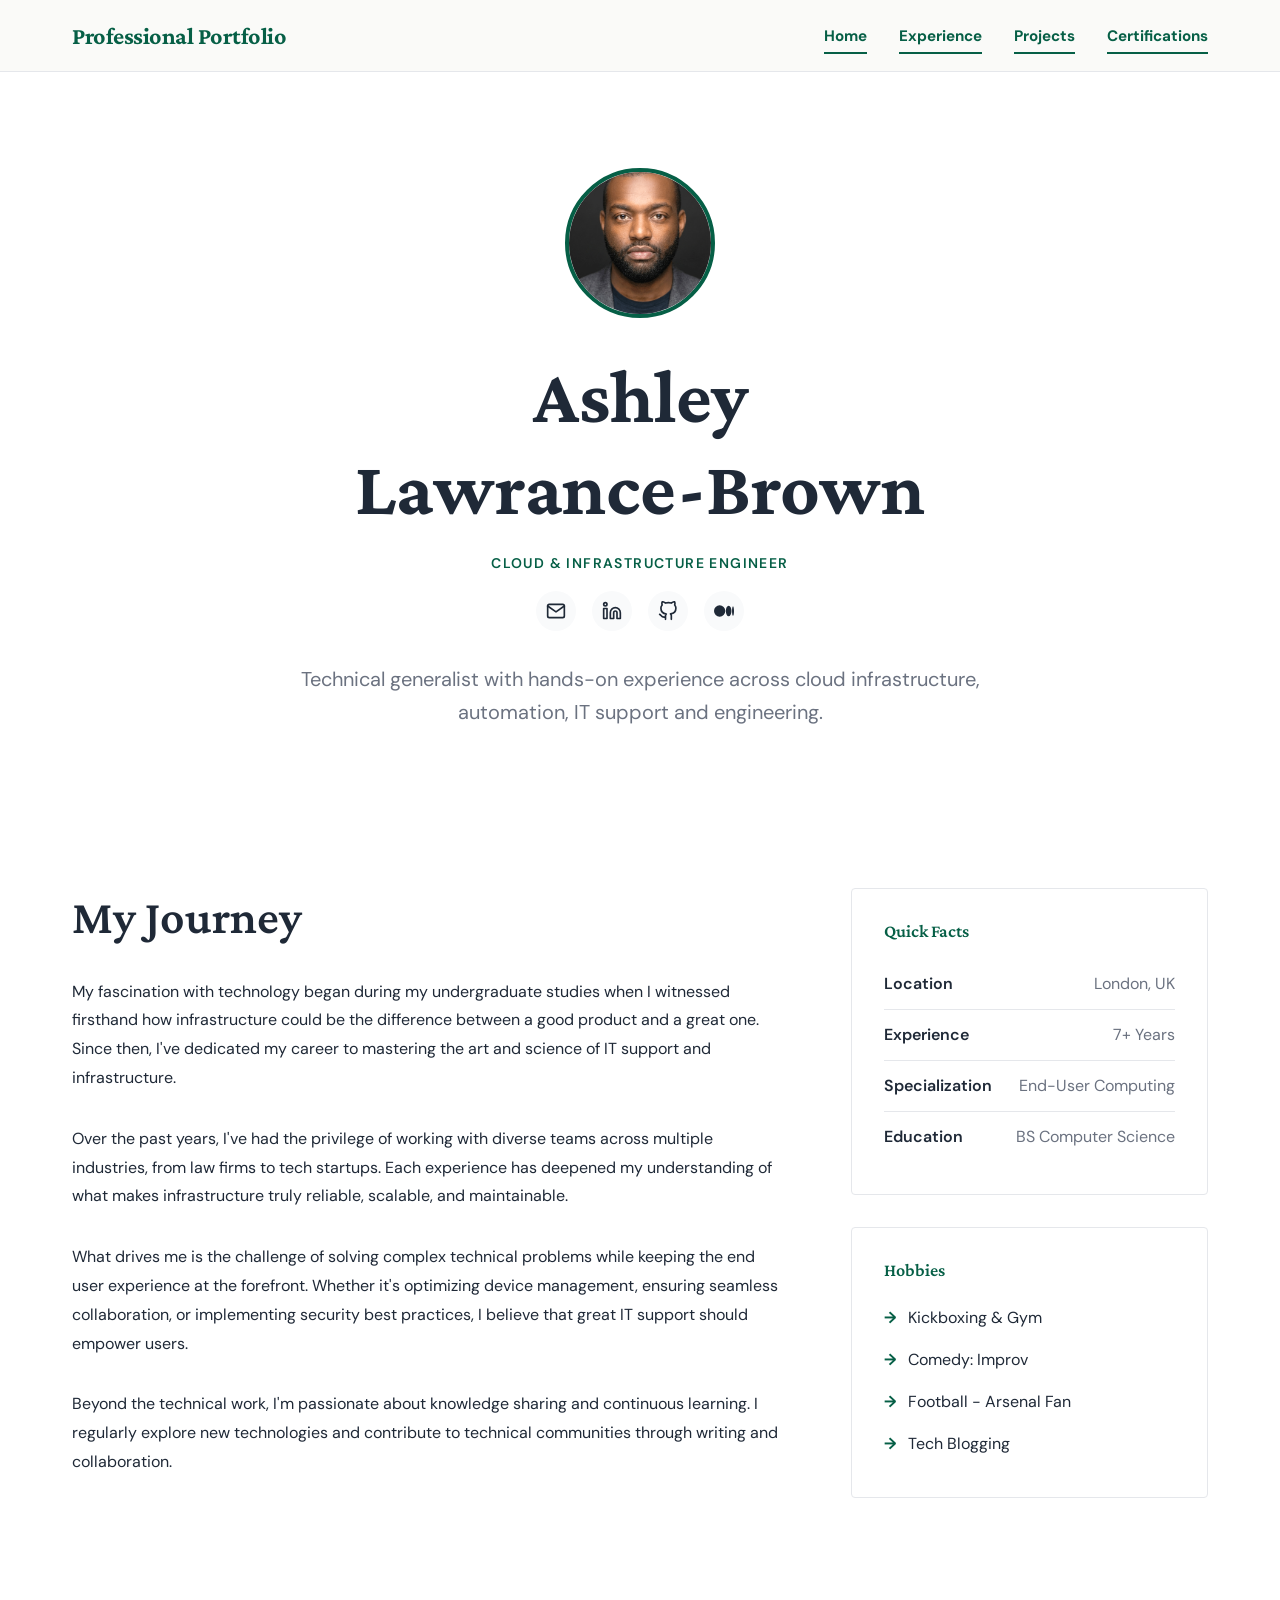
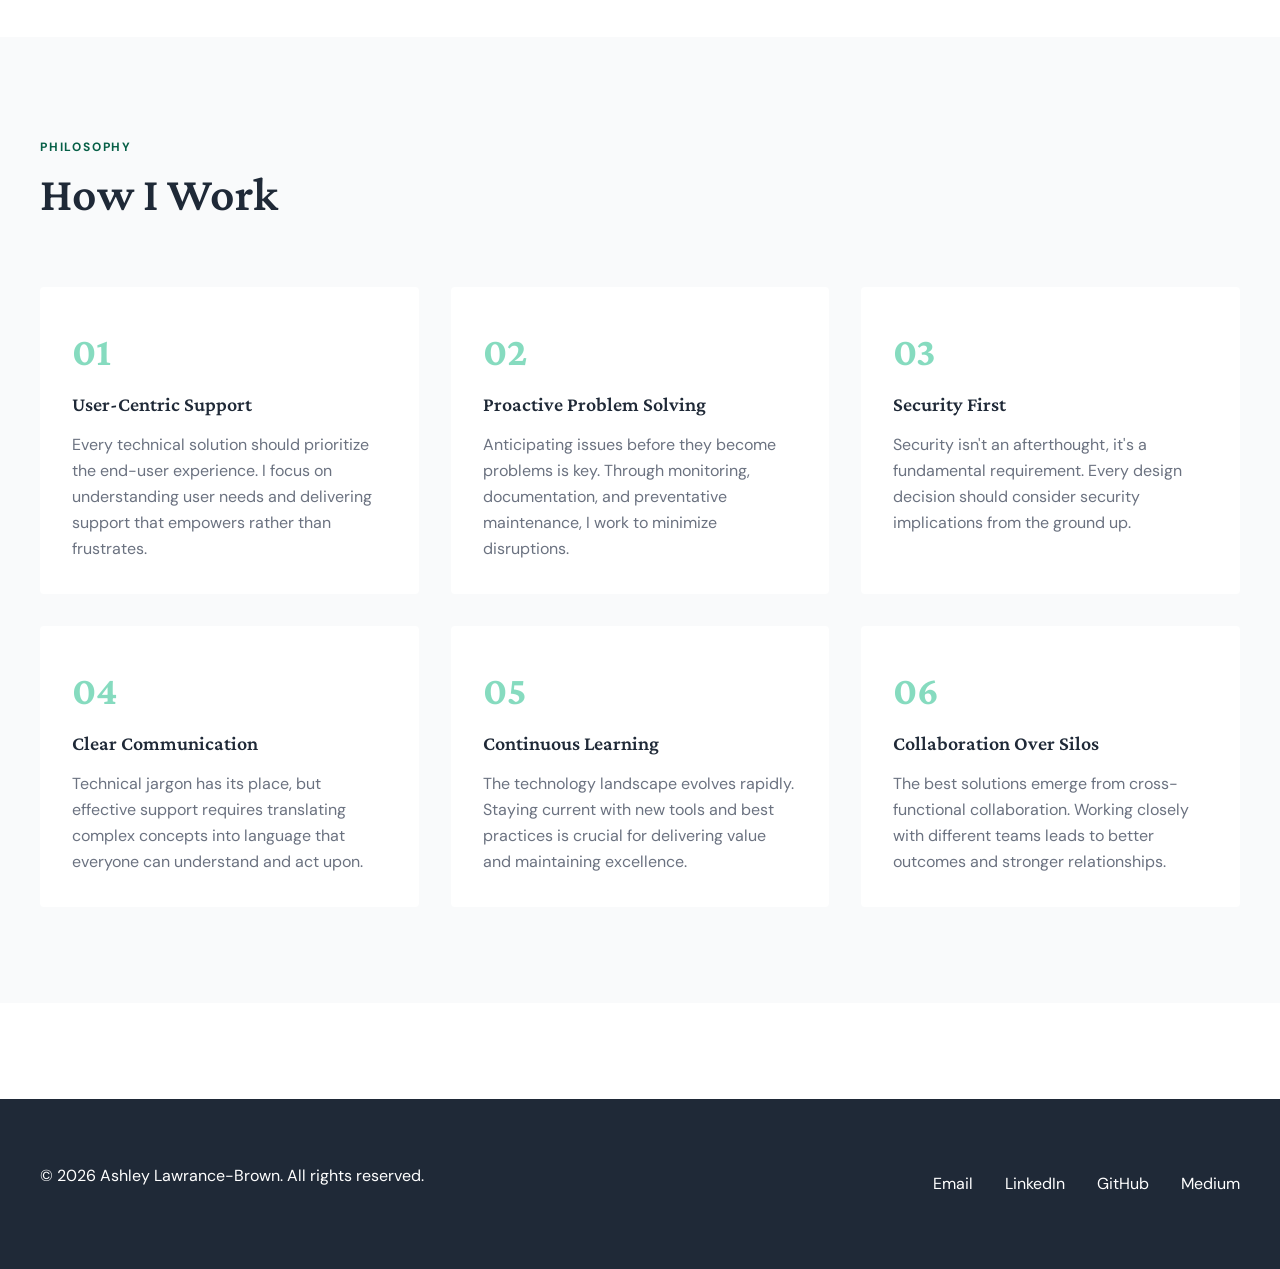
==== commit 0cbd26d3: "Updated the icon to SVG file, cleaned up the files in the main folder" ====
--- a/public/index.html
+++ b/public/index.html
@@ -47,7 +47,7 @@
                 </div>
 
                 <p class="hero-description">
-                    Technical generalist with hands-on experience across cloud infrastructure, automation, and user facing systems, IT support and engineering.                                        
+                    Technical generalist with hands-on experience across cloud infrastructure, automation, IT support and engineering.                                        
                 </p>
             </div>
         </section>
--- a/public/styles.css
+++ b/public/styles.css
@@ -555,8 +555,21 @@
 }
 
 .skill-icon {
-    font-size: 3rem;
-    margin-bottom: var(--spacing-sm);
+    margin-bottom: var(--spacing-sm);
+    display: inline-flex;
+    align-items: center;
+    justify-content: center;
+}
+
+.skill-icon img {
+    width: 48px;
+    height: 48px;
+    color: var(--color-primary);
+    transition: transform 0.3s ease, color 0.3s ease;
+}
+
+.skill-category:hover .skill-icon img {
+    transform: scale(1.15);
 }
 
 .skill-category h3 {
@@ -1088,9 +1101,21 @@
 }
 
 .learning-icon {
-    font-size: 2.5rem;
     margin-bottom: var(--spacing-md);
-    display: inline-block;
+    display: inline-flex;
+    align-items: center;
+    justify-content: center;
+}
+
+.learning-icon img {
+    width: 48px;
+    height: 48px;
+    color: var(--color-primary);
+    transition: transform 0.3s ease, color 0.3s ease;
+}
+
+.learning-card:hover .learning-icon img {
+    transform: scale(1.1);
 }
 
 .learning-title {
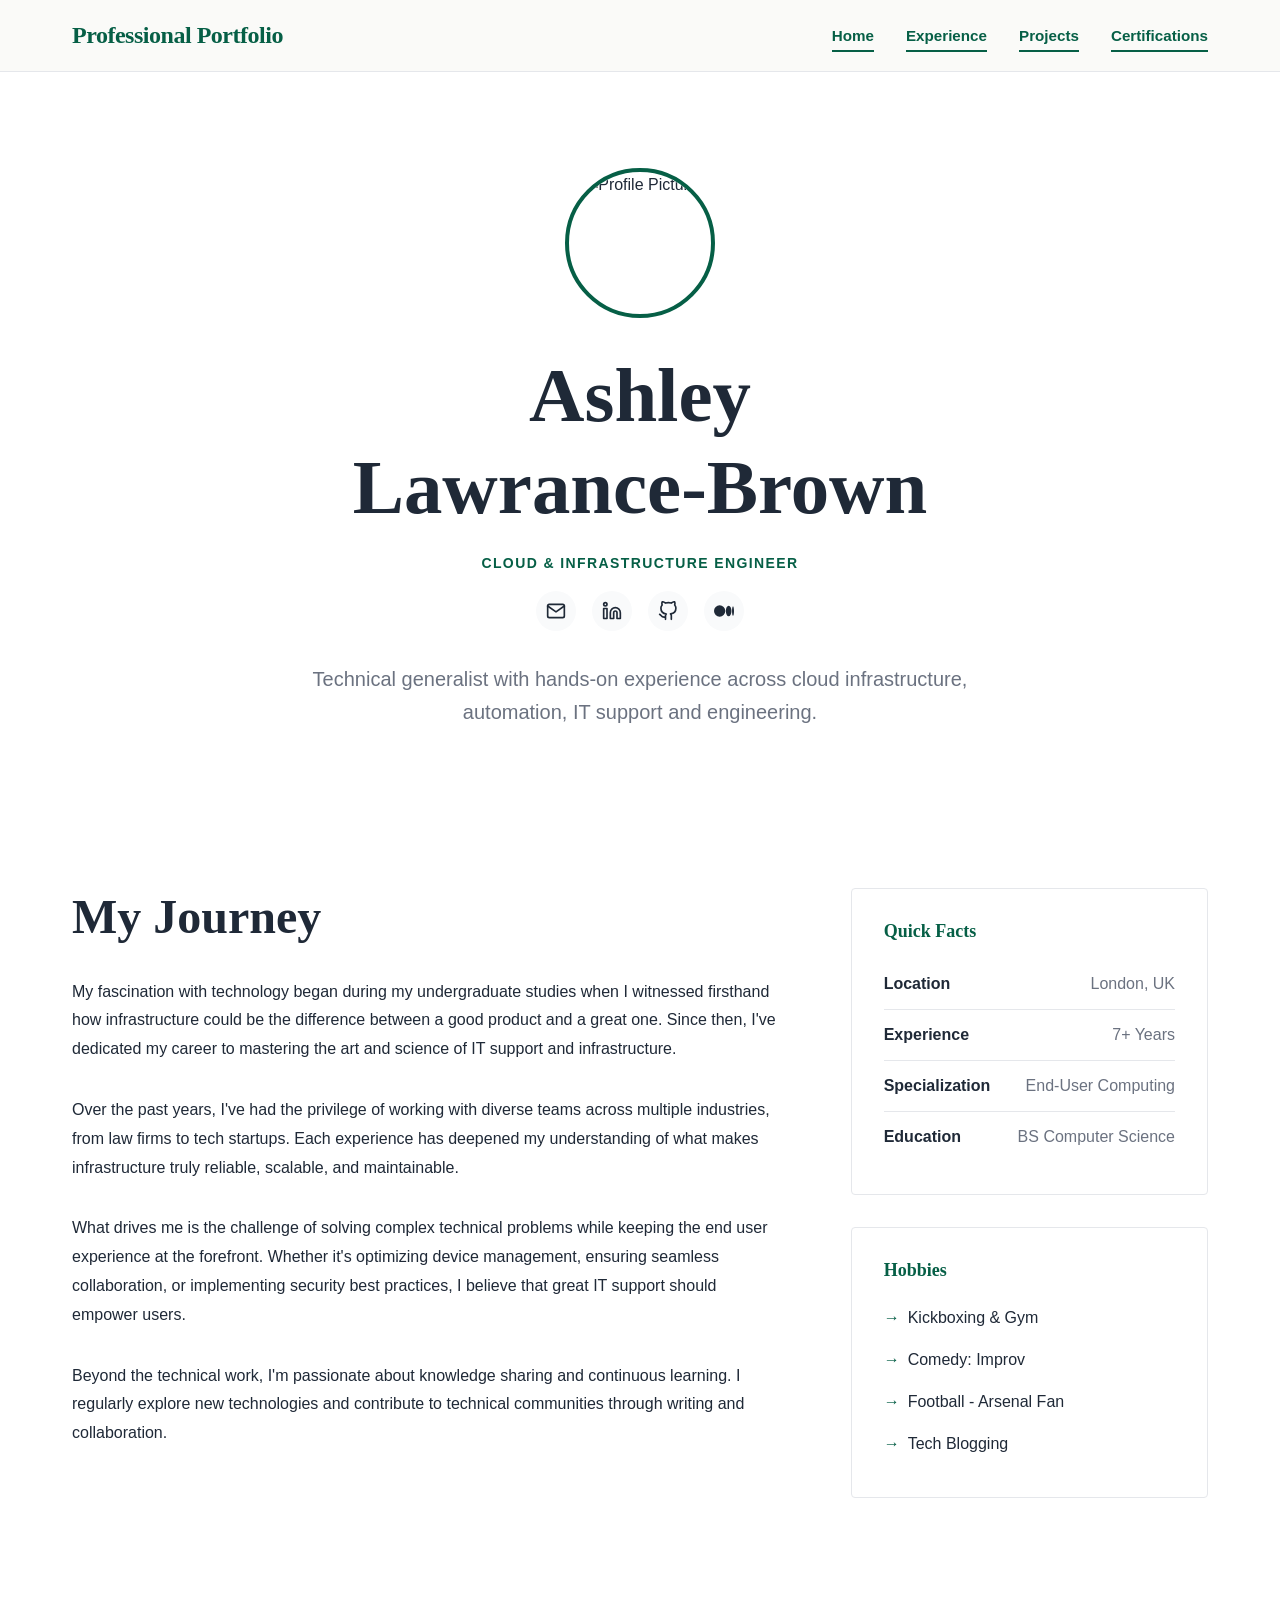
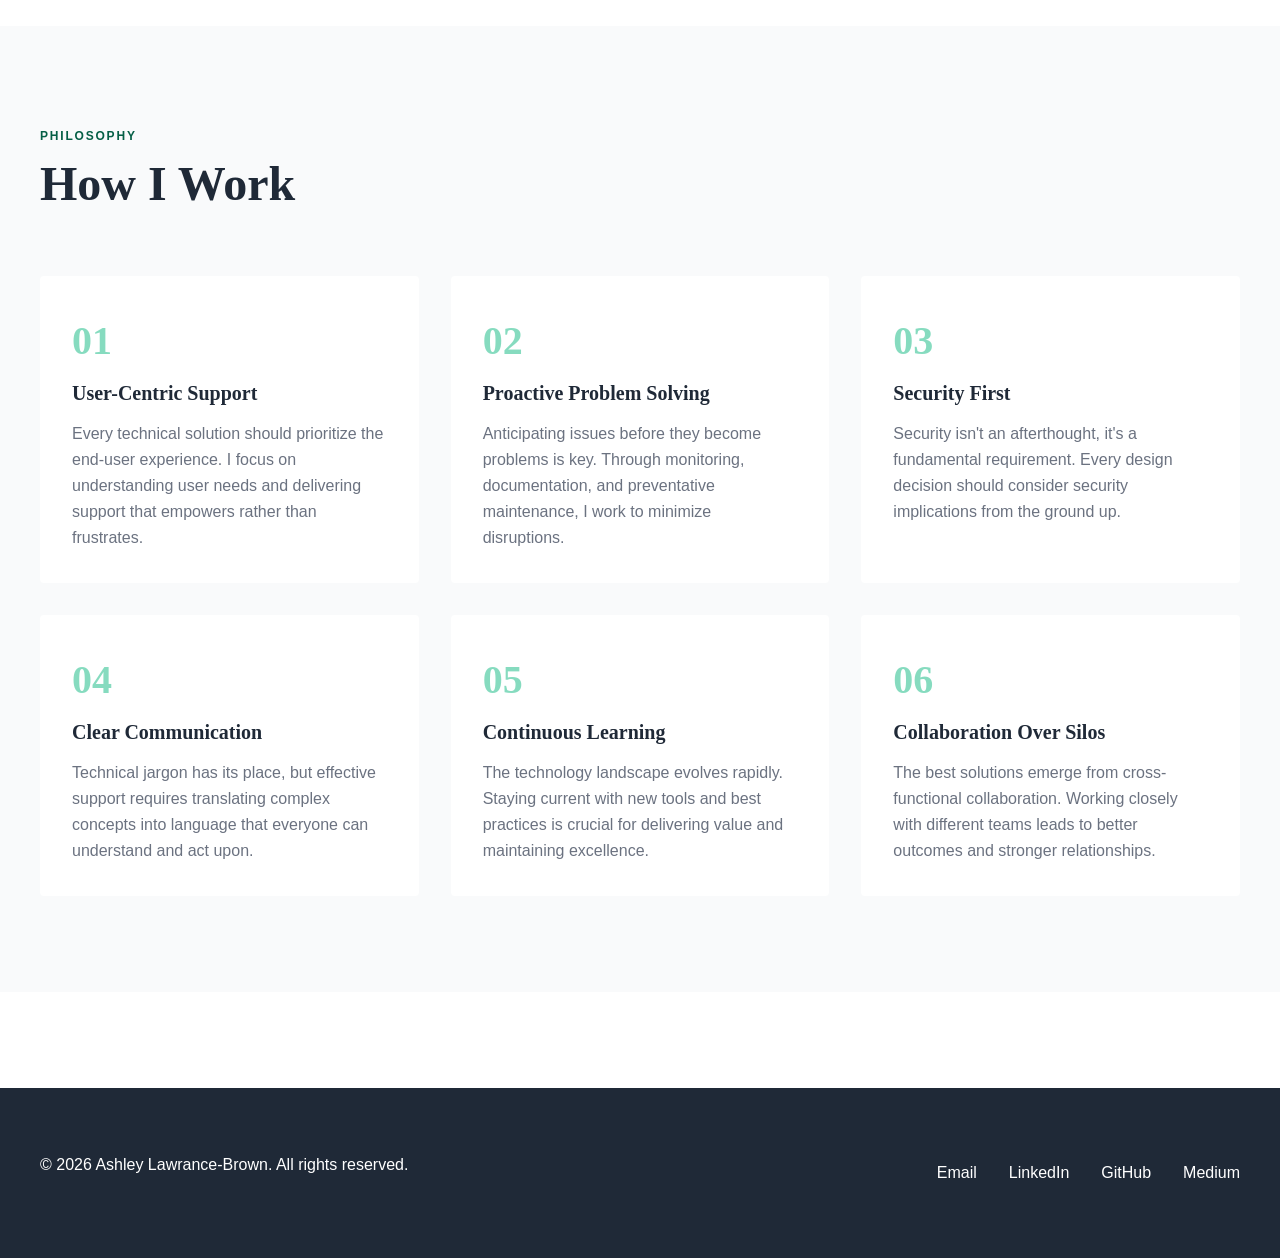
==== commit 0d0dca57: "Edited the README file, file cleanup and modifications" ====
--- a/public/index.html
+++ b/public/index.html
@@ -3,6 +3,7 @@
 <head>
     <meta charset="UTF-8">
     <meta name="viewport" content="width=device-width, initial-scale=1.0">
+    <meta http-equiv="Content-Security-Policy" content="default-src 'self'; style-src 'self' 'unsafe-inline' https://fonts.googleapis.com; font-src 'self' https://fonts.gstatic.com; script-src 'self' 'unsafe-inline'; img-src 'self' data:;">
     <title>ALB Portfolio</title>
     <link rel="stylesheet" href="styles.css">
     <link rel="preconnect" href="https://fonts.googleapis.com">
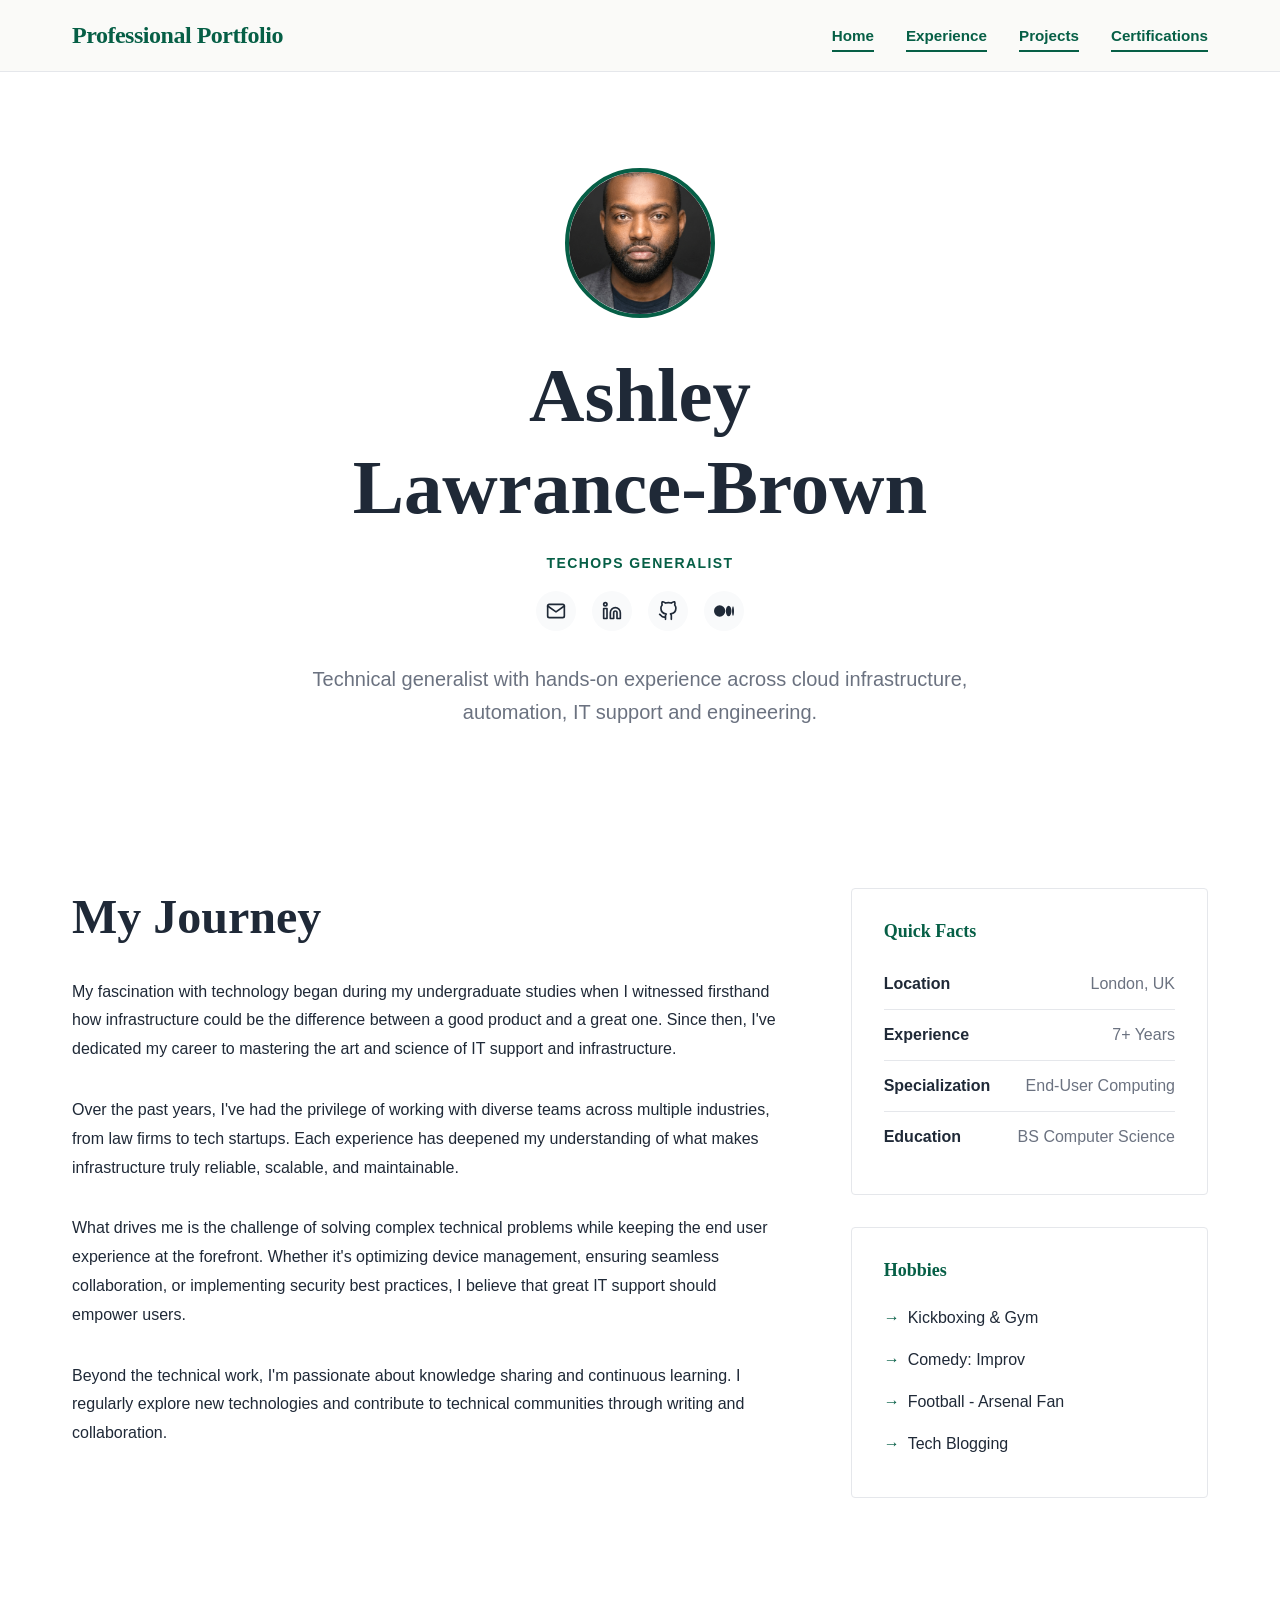
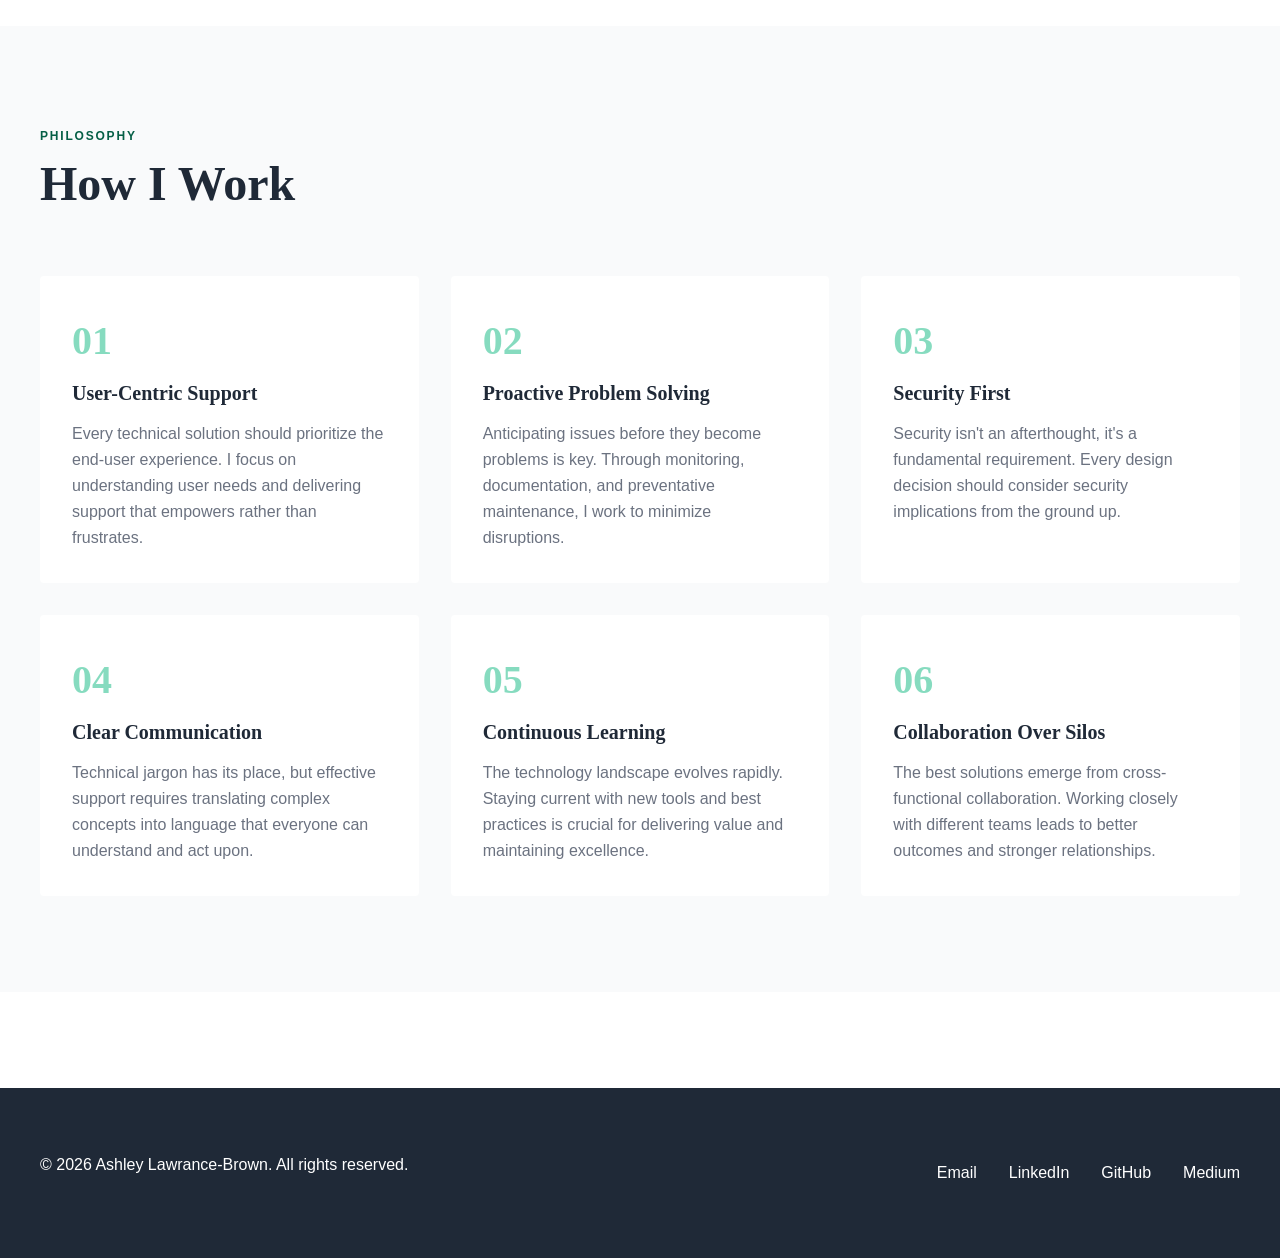
==== commit 1e464ac4: "Updated job title tagline" ====
--- a/public/index.html
+++ b/public/index.html
@@ -30,7 +30,7 @@
                     <img src="assets/headshot_crop.png" alt="Profile Picture">
                 </div>
                 <h1 class="hero-name">Ashley<br>Lawrance-Brown</h1>
-                <div class="hero-label">Cloud & Infrastructure Engineer </div>                
+                <div class="hero-label">TechOps Generalist </div>                
 
                 <div class="hero-social-links">
                     <a href="mailto:ashleylawbrown@gmail.com" title="Email">
--- a/public/styles.css
+++ b/public/styles.css
@@ -992,6 +992,15 @@
 
 .badge-icon {
     font-size: 2.5rem;
+    display: flex;
+    align-items: center;
+    justify-content: center;
+}
+
+.badge-icon img {
+    width: 48px;
+    height: 48px;
+    filter: brightness(0) invert(1);
 }
 
 .cert-title {
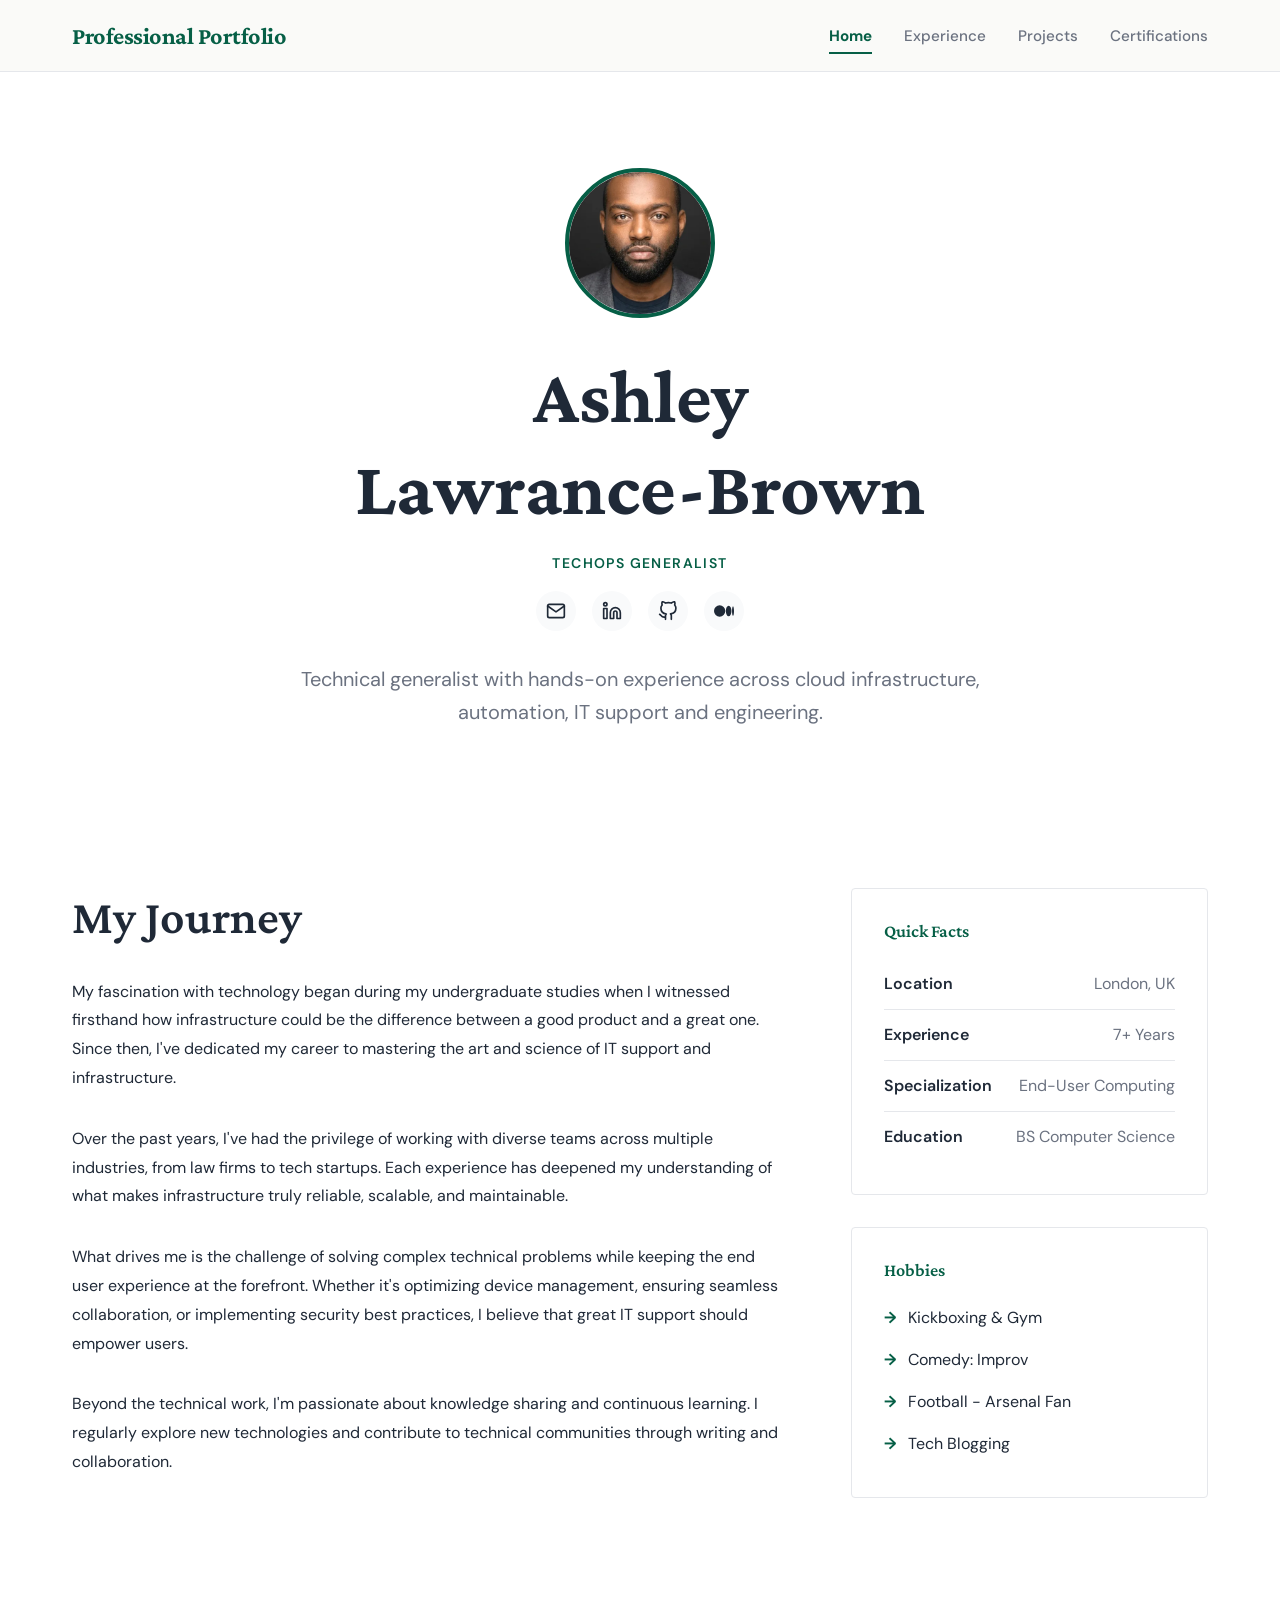
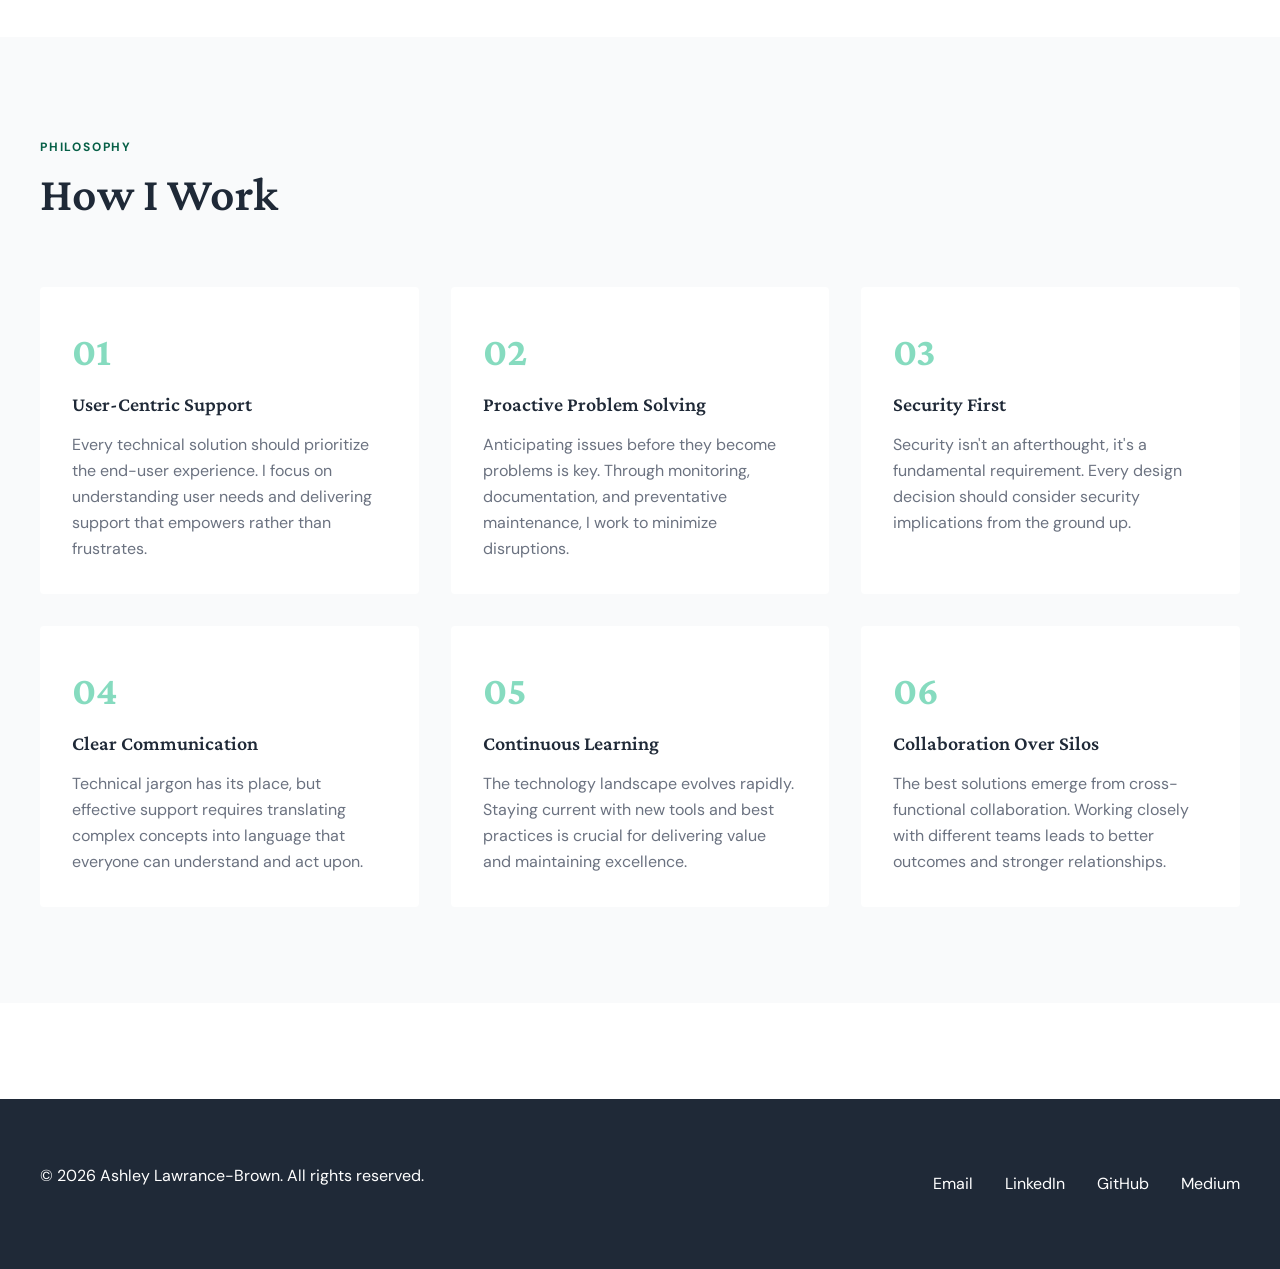
==== commit 1c06817f: "Add ATP Tour role and apply web best practices Content - Add ATP Tour (IT System Administrator, Apr " ====
--- a/public/index.html
+++ b/public/index.html
@@ -3,22 +3,36 @@
 <head>
     <meta charset="UTF-8">
     <meta name="viewport" content="width=device-width, initial-scale=1.0">
-    <meta http-equiv="Content-Security-Policy" content="default-src 'self'; style-src 'self' 'unsafe-inline' https://fonts.googleapis.com; font-src 'self' https://fonts.gstatic.com; script-src 'self' 'unsafe-inline'; img-src 'self' data:;">
     <title>ALB Portfolio</title>
-    <link rel="stylesheet" href="styles.css">
+    <meta name="description" content="Technical generalist with hands-on experience across cloud infrastructure, automation, IT support and engineering.">
+    <meta property="og:type" content="website">
+    <meta property="og:title" content="ALB Portfolio">
+    <meta property="og:description" content="Technical generalist with hands-on experience across cloud infrastructure, automation, IT support and engineering.">
+    <meta property="og:url" content="https://stat-web-place.web.app/">
+    <meta property="og:image" content="https://stat-web-place.web.app/assets/headshot.jpg">
+    <meta name="twitter:card" content="summary">
+    <link rel="icon" href="/assets/favicon.ico" sizes="any">
+    <link rel="icon" type="image/png" sizes="32x32" href="/assets/favicon.png">
+    <link rel="icon" type="image/png" sizes="16x16" href="/assets/favicon-16x16.png">
+    <link rel="apple-touch-icon" href="/assets/apple-touch-icon.png">
+    <link rel="manifest" href="/assets/site.webmanifest">
+    <meta name="theme-color" content="#ffffff">
     <link rel="preconnect" href="https://fonts.googleapis.com">
     <link rel="preconnect" href="https://fonts.gstatic.com" crossorigin>
     <link href="https://fonts.googleapis.com/css2?family=Crimson+Pro:wght@300;400;600;700&family=DM+Sans:wght@400;500;700&display=swap" rel="stylesheet">
+    <link rel="stylesheet" href="styles.css">
+    <script src="script.js" defer></script>
 </head>
 <body>
     <nav class="main-nav">
         <div class="nav-container">
-            <a href="index.html" class="logo">Professional Portfolio</a>
-            <ul class="nav-links">
-                <li><a href="index.html" class="active">Home</a></li>
-                <li><a href="experience.html">Experience</a></li>
-                <li><a href="projects.html">Projects</a></li>
-                <li><a href="certifications.html">Certifications</a></li>
+            <a href="/" class="logo">Professional Portfolio</a>
+            <button class="menu-toggle" type="button" aria-label="Toggle menu" aria-expanded="false" aria-controls="nav-links">&#9776;</button>
+            <ul class="nav-links" id="nav-links">
+                <li><a href="/" class="active" aria-current="page">Home</a></li>
+                <li><a href="/experience">Experience</a></li>
+                <li><a href="/projects">Projects</a></li>
+                <li><a href="/certifications">Certifications</a></li>
             </ul>
         </div>
     </nav>
@@ -27,7 +41,7 @@
         <section class="hero">
             <div class="hero-content">
                 <div class="hero-avatar">
-                    <img src="assets/headshot_crop.png" alt="Profile Picture">
+                    <img src="assets/headshot.webp" alt="Ashley Lawrance-Brown" width="400" height="502" fetchpriority="high">
                 </div>
                 <h1 class="hero-name">Ashley<br>Lawrance-Brown</h1>
                 <div class="hero-label">TechOps Generalist </div>                
@@ -173,7 +187,8 @@
                 </div>
             </div>
         </section>
-       
+    </main>
+
     <footer class="main-footer">
         <div class="footer-content">
             <p>&copy; 2026 Ashley Lawrance-Brown. All rights reserved.</p>
@@ -186,6 +201,5 @@
         </div>
     </footer>
 
-    <script src="script.js"></script>
 </body>
 </html>
--- a/public/styles.css
+++ b/public/styles.css
@@ -1345,3 +1345,103 @@
 .text-primary { color: var(--color-primary); }
 .text-dark { color: var(--color-dark); }
 .text-light { color: var(--color-text-light); }
+
+/* ===== MOBILE MENU (moved from script.js) ===== */
+.menu-toggle {
+    display: none;
+    background: none;
+    border: none;
+    font-size: 1.5rem;
+    cursor: pointer;
+    color: var(--color-text);
+    padding: 0.5rem;
+}
+
+@media (max-width: 768px) {
+    .menu-toggle {
+        display: block;
+    }
+
+    .nav-links {
+        position: absolute;
+        top: 100%;
+        left: 0;
+        right: 0;
+        background: var(--color-bg);
+        flex-direction: column;
+        padding: var(--spacing-sm);
+        box-shadow: 0 4px 12px rgba(0, 0, 0, 0.1);
+        opacity: 0;
+        visibility: hidden;
+        transform: translateY(-10px);
+        transition: all 0.3s ease;
+    }
+
+    .nav-links.active {
+        opacity: 1;
+        visibility: visible;
+        transform: translateY(0);
+    }
+
+    .nav-links li {
+        margin: 0;
+    }
+
+    .nav-links a {
+        display: block;
+        padding: var(--spacing-sm);
+    }
+}
+
+/* ===== INTERACTION EFFECTS (moved from script.js) ===== */
+.reveal {
+    opacity: 0;
+    transform: translateY(20px);
+    transition: opacity 0.6s ease, transform 0.6s ease;
+}
+
+.reveal.is-visible {
+    opacity: 1;
+    transform: translateY(0);
+}
+
+.timeline-marker {
+    transition: transform 0.3s ease;
+}
+
+.timeline-item:hover .timeline-marker {
+    transform: scale(1.3);
+}
+
+.tag,
+.tech-tag,
+.skill-pill,
+.interest-tag {
+    transition: transform 0.2s ease;
+}
+
+.tag:hover,
+.tech-tag:hover,
+.skill-pill:hover,
+.interest-tag:hover {
+    transform: scale(1.05);
+}
+
+/* Keyboard focus visibility */
+a:focus-visible,
+button:focus-visible {
+    outline: 2px solid var(--color-primary);
+    outline-offset: 3px;
+}
+
+/* ===== REDUCED MOTION ===== */
+@media (prefers-reduced-motion: reduce) {
+    *,
+    *::before,
+    *::after {
+        animation-duration: 0.01ms !important;
+        animation-iteration-count: 1 !important;
+        transition-duration: 0.01ms !important;
+        scroll-behavior: auto !important;
+    }
+}
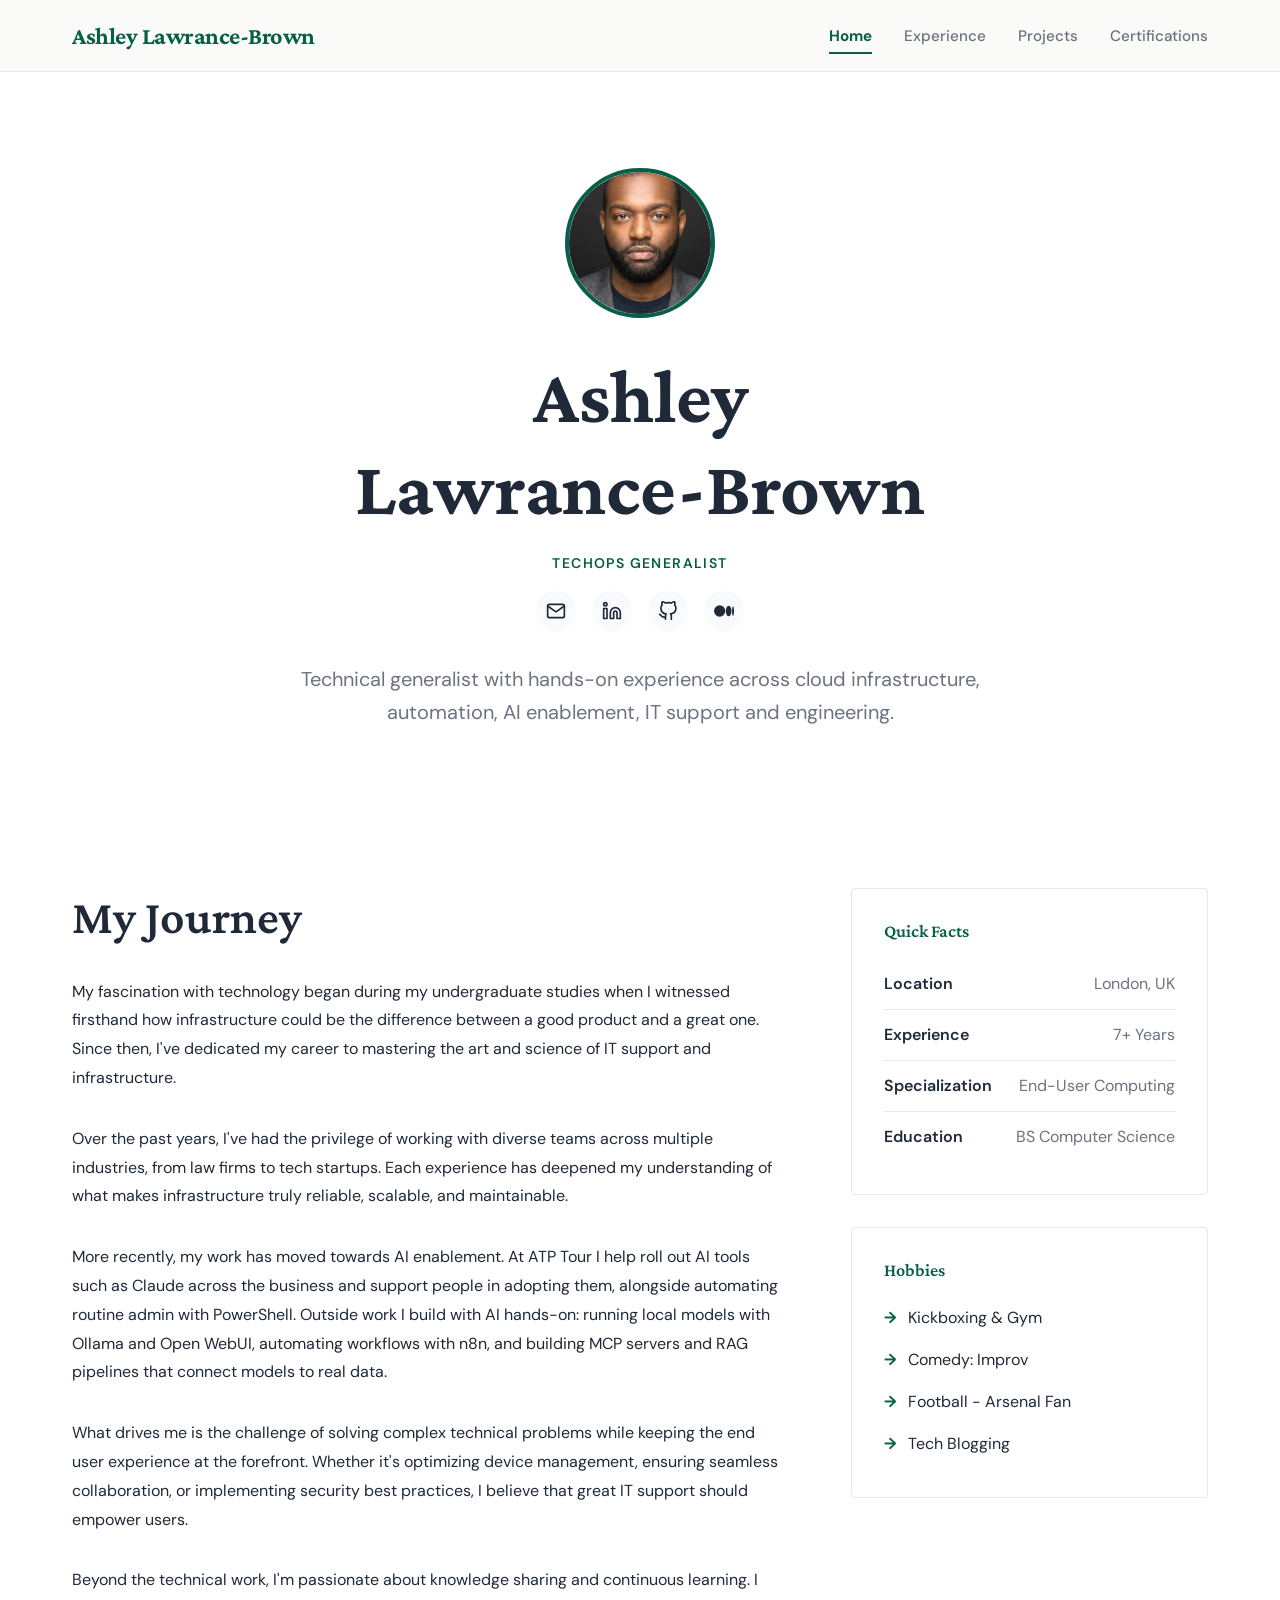
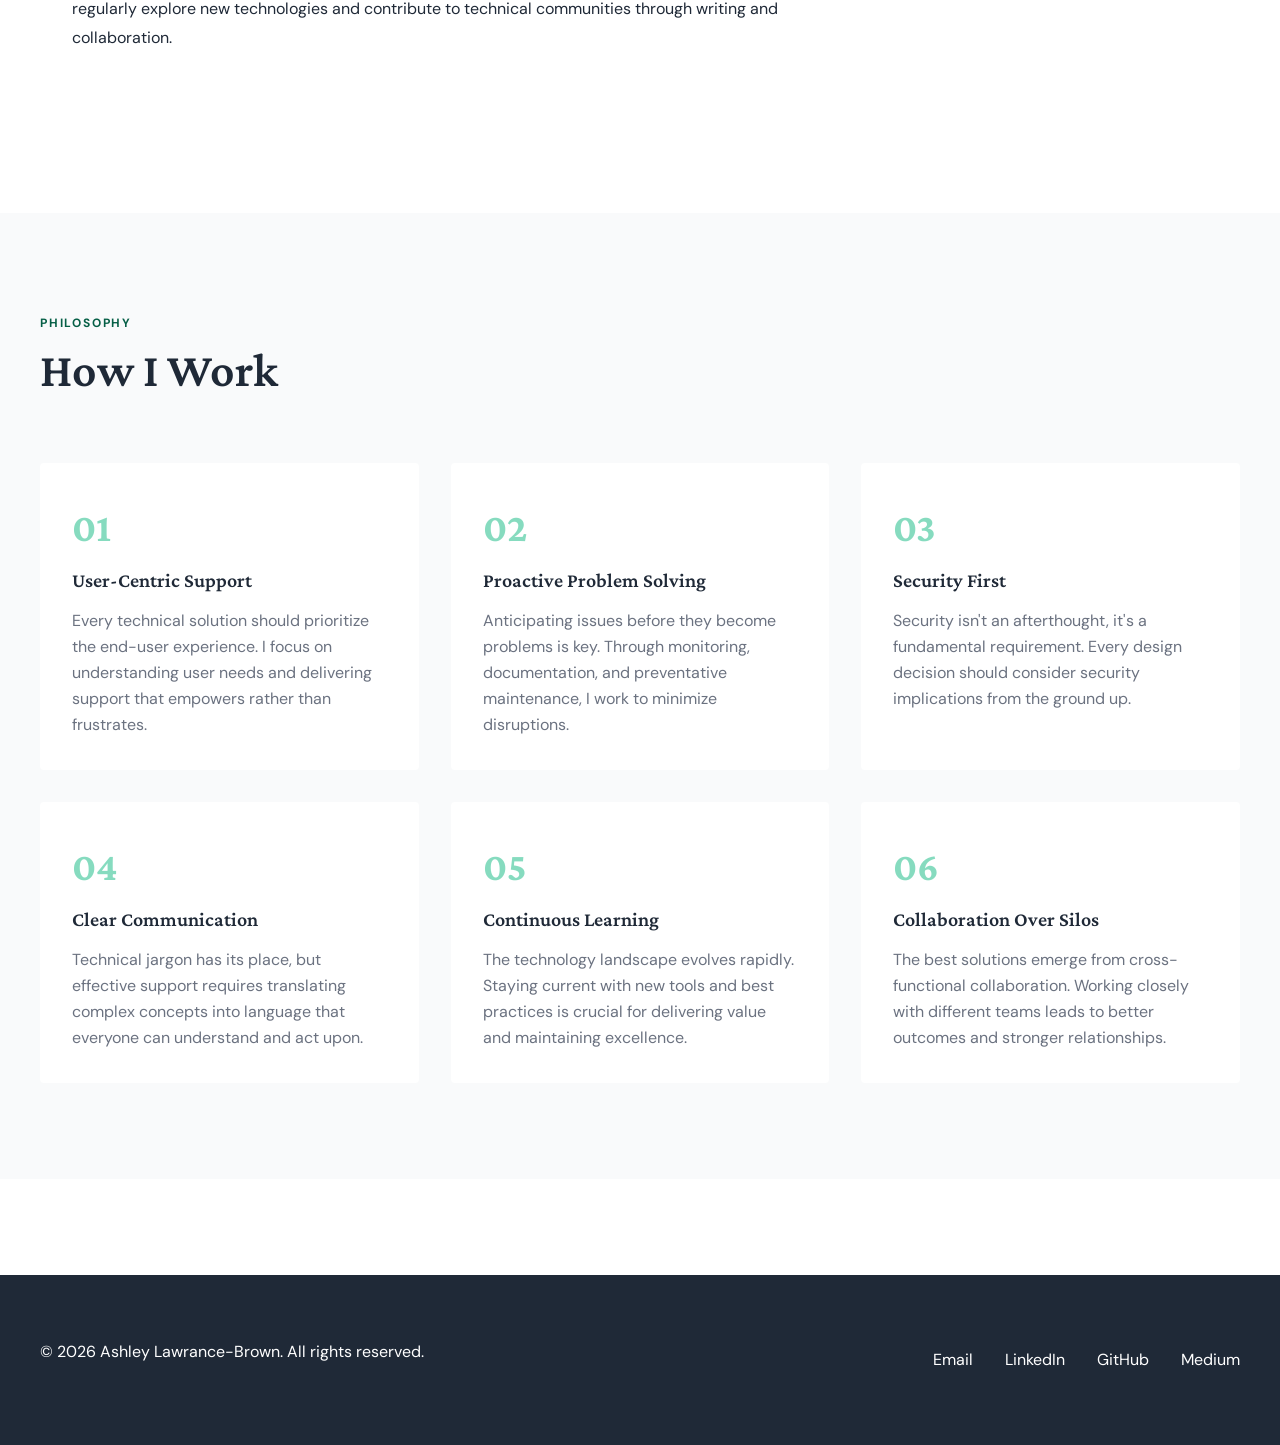
==== commit a4915664: "Add AI work, MD-102, consistent page names and hide email - Home: add AI enablement paragraph to My " ====
--- a/public/index.html
+++ b/public/index.html
@@ -3,11 +3,11 @@
 <head>
     <meta charset="UTF-8">
     <meta name="viewport" content="width=device-width, initial-scale=1.0">
-    <title>ALB Portfolio</title>
-    <meta name="description" content="Technical generalist with hands-on experience across cloud infrastructure, automation, IT support and engineering.">
+    <title>Ashley Lawrance-Brown | TechOps Generalist</title>
+    <meta name="description" content="Technical generalist with hands-on experience across cloud infrastructure, automation, AI enablement, IT support and engineering.">
     <meta property="og:type" content="website">
-    <meta property="og:title" content="ALB Portfolio">
-    <meta property="og:description" content="Technical generalist with hands-on experience across cloud infrastructure, automation, IT support and engineering.">
+    <meta property="og:title" content="Ashley Lawrance-Brown | TechOps Generalist">
+    <meta property="og:description" content="Technical generalist with hands-on experience across cloud infrastructure, automation, AI enablement, IT support and engineering.">
     <meta property="og:url" content="https://stat-web-place.web.app/">
     <meta property="og:image" content="https://stat-web-place.web.app/assets/headshot.jpg">
     <meta name="twitter:card" content="summary">
@@ -26,7 +26,7 @@
 <body>
     <nav class="main-nav">
         <div class="nav-container">
-            <a href="/" class="logo">Professional Portfolio</a>
+            <a href="/" class="logo">Ashley Lawrance-Brown</a>
             <button class="menu-toggle" type="button" aria-label="Toggle menu" aria-expanded="false" aria-controls="nav-links">&#9776;</button>
             <ul class="nav-links" id="nav-links">
                 <li><a href="/" class="active" aria-current="page">Home</a></li>
@@ -47,7 +47,7 @@
                 <div class="hero-label">TechOps Generalist </div>                
 
                 <div class="hero-social-links">
-                    <a href="mailto:ashleylawbrown@gmail.com" title="Email">
+                    <a data-email-user="ashleylawbrown" data-email-domain="gmail.com" title="Email">
                         <svg xmlns="http://www.w3.org/2000/svg" width="20" height="20" viewBox="0 0 24 24" fill="none" stroke="currentColor" stroke-width="2" stroke-linecap="round" stroke-linejoin="round"><path d="M4 4h16c1.1 0 2 .9 2 2v12c0 1.1-.9 2-2 2H4c-1.1 0-2-.9-2-2V6c0-1.1.9-2 2-2z"></path><polyline points="22,6 12,13 2,6"></polyline></svg>
                     </a>
                     <a href="https://www.linkedin.com/in/ashley-lawrance-brown" title="LinkedIn" target="_blank" rel="noopener noreferrer">
@@ -62,7 +62,7 @@
                 </div>
 
                 <p class="hero-description">
-                    Technical generalist with hands-on experience across cloud infrastructure, automation, IT support and engineering.                                        
+                    Technical generalist with hands-on experience across cloud infrastructure, automation, AI enablement, IT support and engineering.                                        
                 </p>
             </div>
         </section>
@@ -82,6 +82,12 @@
                             Over the past years, I've had the privilege of working with diverse teams across multiple
                             industries, from law firms to tech startups. Each experience has deepened my understanding of what
                             makes infrastructure truly reliable, scalable, and maintainable.
+                        </p>
+                        <p>
+                            More recently, my work has moved towards AI enablement. At ATP Tour I help roll out AI tools such as
+                            Claude across the business and support people in adopting them, alongside automating routine admin
+                            with PowerShell. Outside work I build with AI hands-on: running local models with Ollama and Open WebUI,
+                            automating workflows with n8n, and building MCP servers and RAG pipelines that connect models to real data.
                         </p>
                         <p>
                             What drives me is the challenge of solving complex technical problems while keeping the end user
@@ -193,7 +199,7 @@
         <div class="footer-content">
             <p>&copy; 2026 Ashley Lawrance-Brown. All rights reserved.</p>
             <div class="footer-links">
-                <a href="mailto:ashleylawbrown@gmail.com">Email</a>
+                <a data-email-user="ashleylawbrown" data-email-domain="gmail.com">Email</a>
                 <a href="https://www.linkedin.com/in/ashley-lawrance-brown" target="_blank" rel="noopener noreferrer">LinkedIn</a>
                 <a href="https://github.com/kinglawbro" target="_blank" rel="noopener noreferrer">GitHub</a>
                 <a href="https://medium.com/@ashleylawbrown" target="_blank" rel="noopener noreferrer">Medium</a>
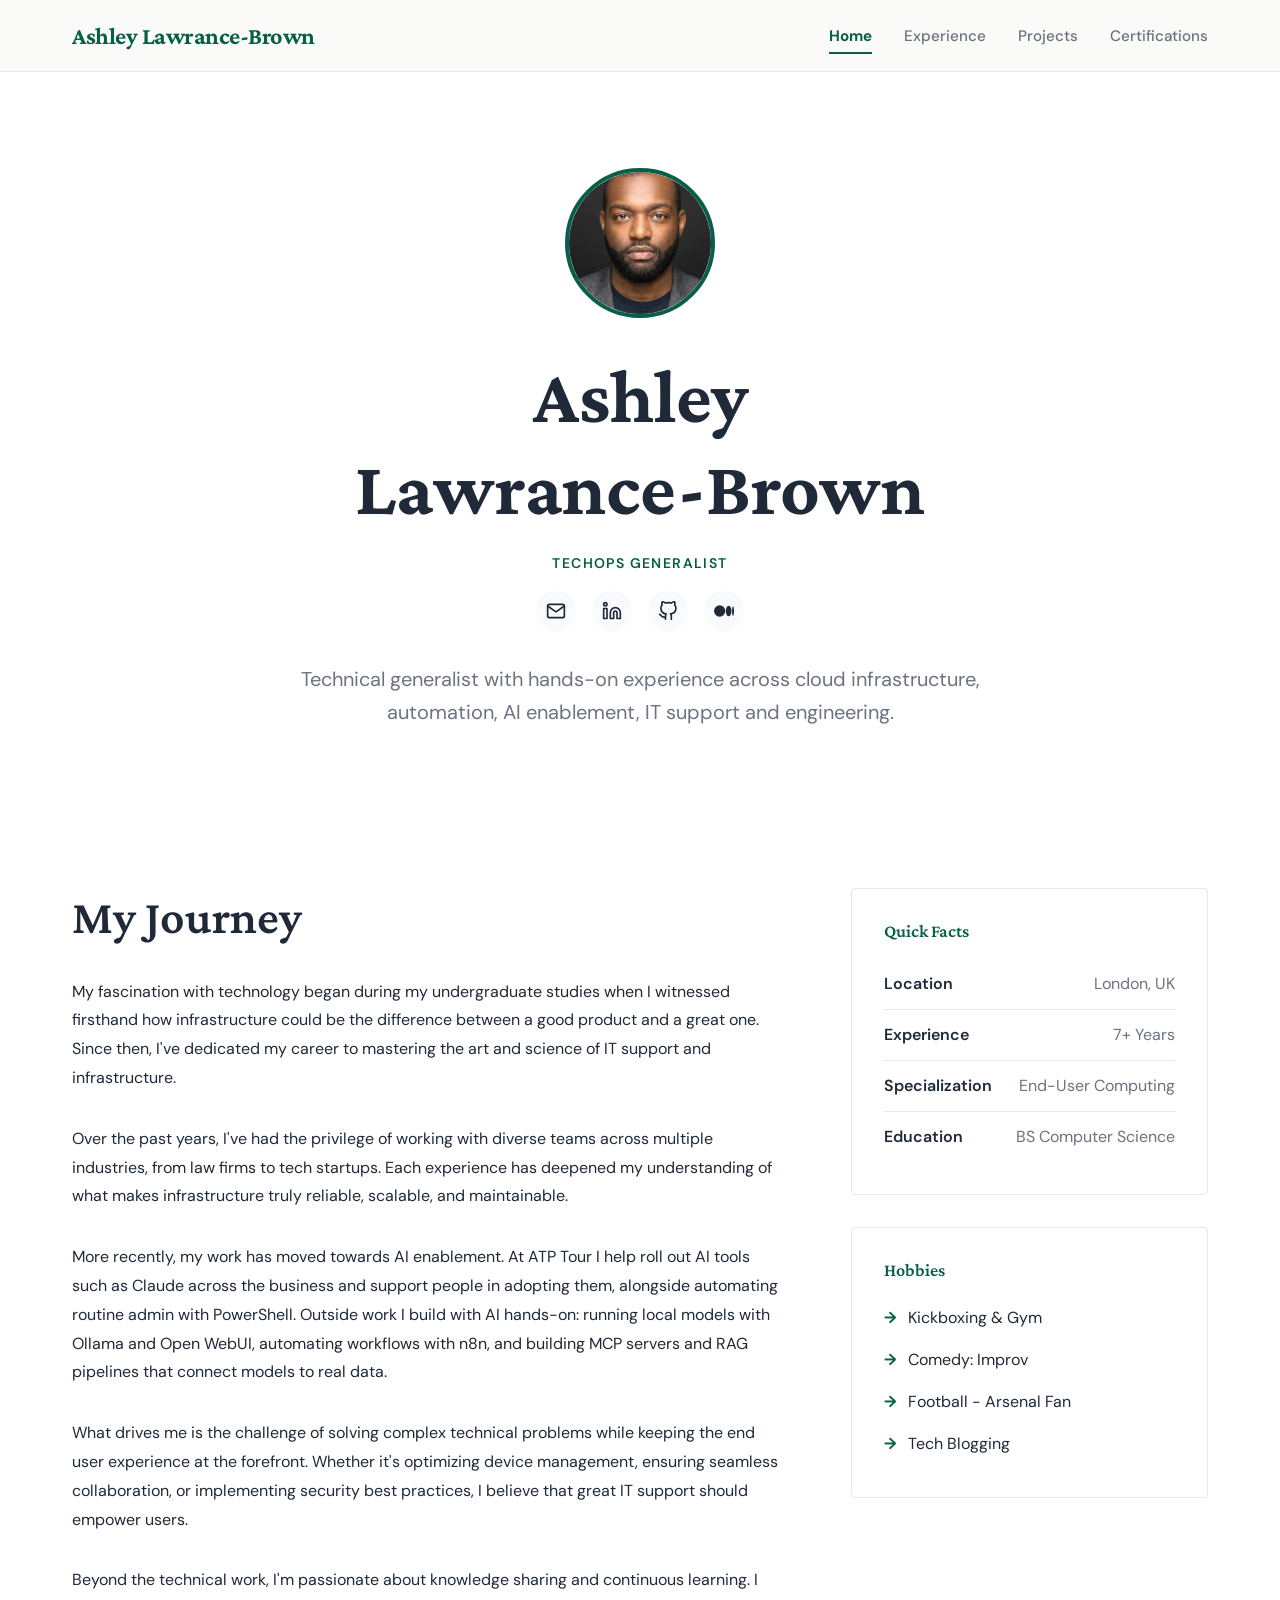
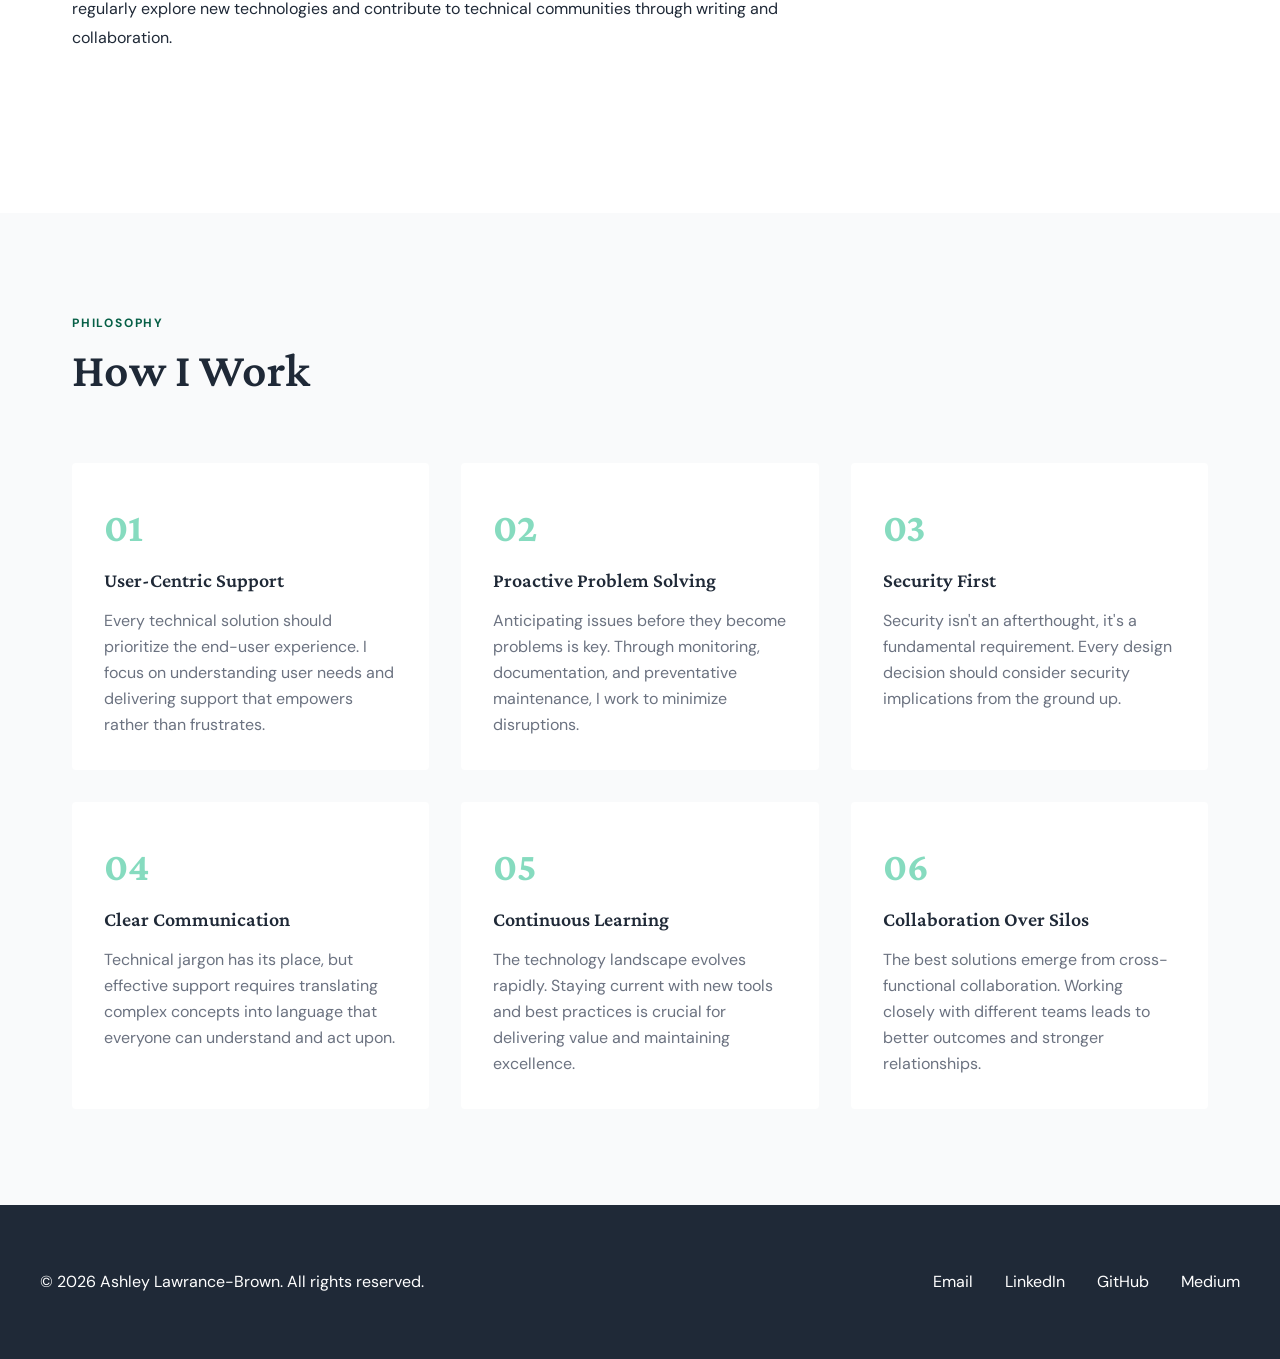
==== commit 4013de14: "Fix footer alignment and clean up responsive CSS - Level footer copyright with links; even spacing w" ====
--- a/public/index.html
+++ b/public/index.html
@@ -8,8 +8,8 @@
     <meta property="og:type" content="website">
     <meta property="og:title" content="Ashley Lawrance-Brown | TechOps Generalist">
     <meta property="og:description" content="Technical generalist with hands-on experience across cloud infrastructure, automation, AI enablement, IT support and engineering.">
-    <meta property="og:url" content="https://stat-web-place.web.app/">
-    <meta property="og:image" content="https://stat-web-place.web.app/assets/headshot.jpg">
+    <meta property="og:url" content="https://www.alawrancebrown.com/">
+    <meta property="og:image" content="https://www.alawrancebrown.com/assets/headshot.jpg">
     <meta name="twitter:card" content="summary">
     <link rel="icon" href="/assets/favicon.ico" sizes="any">
     <link rel="icon" type="image/png" sizes="32x32" href="/assets/favicon.png">
@@ -43,7 +43,7 @@
                 <div class="hero-avatar">
                     <img src="assets/headshot.webp" alt="Ashley Lawrance-Brown" width="400" height="502" fetchpriority="high">
                 </div>
-                <h1 class="hero-name">Ashley<br>Lawrance-Brown</h1>
+                <h1 class="hero-name">Ashley<br><span class="no-wrap">Lawrance-Brown</span></h1>
                 <div class="hero-label">TechOps Generalist </div>                
 
                 <div class="hero-social-links">
--- a/public/styles.css
+++ b/public/styles.css
@@ -45,6 +45,8 @@
     /* Layout */
     --container-max: 1200px;
     --container-narrow: 800px;
+    /* Side padding for full-width bands so their content lines up with container sections */
+    --band-gutter: max(var(--spacing-md), calc((100% - var(--container-max)) / 2 + var(--spacing-md)));
     --border-radius: 4px;
     --radius-sm: 4px;
     --radius-lg: 8px;
@@ -203,41 +205,14 @@
     background: var(--color-primary);
 }
 
-/* ===== BUTTONS ===== */
-.btn-primary,
-.btn-secondary {
-    display: inline-block;
-    padding: 0.875rem 2rem;
-    font-family: var(--font-body);
-    font-weight: 600;
-    font-size: 0.95rem;
-    border-radius: var(--border-radius);
-    transition: all var(--transition-smooth);
+.menu-toggle {
+    display: none;
+    background: none;
+    border: none;
+    font-size: 1.5rem;
     cursor: pointer;
-    border: none;
-}
-
-.btn-primary {
-    background: var(--color-primary);
-    color: var(--color-white);
-}
-
-.btn-primary:hover {
-    background: var(--color-primary-dark);
-    transform: translateY(-2px);
-    box-shadow: 0 8px 20px rgba(212, 81, 30, 0.3);
-}
-
-.btn-secondary {
-    background: transparent;
-    color: var(--color-primary);
-    border: 2px solid var(--color-primary);
-}
-
-.btn-secondary:hover {
-    background: var(--color-primary);
-    color: var(--color-white);
-    transform: translateY(-2px);
+    color: var(--color-text);
+    padding: 0.5rem;
 }
 
 /* ===== HOME PAGE ===== */
@@ -283,16 +258,12 @@
 }
 
 .hero-name {
-    font-size: clamp(3rem, 6vw, 5rem);
+    font-size: clamp(2.5rem, 6vw, 5rem);
     font-weight: 700;
     color: var(--color-dark);
     margin-bottom: var(--spacing-sm);
     line-height: var(--leading-tight);
     animation: slideUp 0.6s ease 0.2s backwards;
-}
-
-.hero-visual {
-    display: none;
 }
 
 .hero-label {
@@ -352,30 +323,6 @@
     }
 }
 
-.hero-title {
-    font-size: clamp(2rem, 4vw, 3rem);
-    margin-bottom: var(--spacing-md);
-    animation: slideUp 0.6s ease 0.4s backwards;
-}
-
-.highlight {
-    color: var(--color-primary);
-    position: relative;
-    display: inline-block;
-}
-
-.highlight::after {
-    content: '';
-    position: absolute;
-    bottom: 0.1em;
-    left: 0;
-    width: 100%;
-    height: 0.15em;
-    background: var(--color-accent);
-    opacity: 0.3;
-    z-index: -1;
-}
-
 .hero-description {
     font-size: var(--text-xl);
     line-height: var(--leading-relaxed);
@@ -413,8 +360,9 @@
 
 /* Timeline */
 .timeline {
+    --timeline-indent: var(--spacing-md);
     position: relative;
-    padding-left: var(--spacing-md);
+    padding-left: var(--timeline-indent);
 }
 
 .timeline::before {
@@ -430,17 +378,12 @@
 .timeline-item {
     position: relative;
     margin-bottom: var(--spacing-lg);
-    opacity: 0;
-    animation: slideUp 0.6s ease forwards;
-}
-
-.timeline-item:nth-child(1) { animation-delay: 0.1s; }
-.timeline-item:nth-child(2) { animation-delay: 0.2s; }
-.timeline-item:nth-child(3) { animation-delay: 0.3s; }
-
+}
+
+/* Centred on the 2px timeline line */
 .timeline-marker {
     position: absolute;
-    left: -29px;
+    left: calc(-1 * var(--timeline-indent) - 6px);
     top: 8px;
     width: 14px;
     height: 14px;
@@ -465,7 +408,8 @@
 
 .timeline-meta {
     display: flex;
-    gap: var(--spacing-sm);
+    flex-wrap: wrap;
+    gap: 0.25rem var(--spacing-sm);
     margin-bottom: var(--spacing-xs);
 }
 
@@ -518,11 +462,9 @@
     border-radius: 20px;
 }
 
-/* Skills Overview */
+/* Skills Overview: full-width band */
 .skills-overview {
-    max-width: var(--container-max);
-    margin: 0 auto;
-    padding: var(--spacing-xl) var(--spacing-md);
+    padding: var(--spacing-xl) var(--band-gutter);
     background: var(--color-bg-alt);
 }
 
@@ -538,16 +480,7 @@
     border-radius: var(--border-radius);
     text-align: center;
     transition: all var(--transition-smooth);
-    opacity: 0;
-    animation: slideUp 0.6s ease forwards;
-}
-
-.skill-category:nth-child(1) { animation-delay: 0.1s; }
-.skill-category:nth-child(2) { animation-delay: 0.2s; }
-.skill-category:nth-child(3) { animation-delay: 0.3s; }
-.skill-category:nth-child(4) { animation-delay: 0.4s; }
-.skill-category:nth-child(5) { animation-delay: 0.5s; }
-.skill-category:nth-child(6) { animation-delay: 0.6s; }
+}
 
 .skill-category:hover {
     transform: translateY(-8px);
@@ -564,7 +497,6 @@
 .skill-icon img {
     width: 48px;
     height: 48px;
-    color: var(--color-primary);
     transition: transform 0.3s ease, color 0.3s ease;
 }
 
@@ -678,21 +610,6 @@
     color: var(--color-text-light);
 }
 
-.interests-tags {
-    display: flex;
-    flex-wrap: wrap;
-    gap: 0.5rem;
-}
-
-.interest-tag {
-    display: inline-block;
-    padding: 0.5rem 1rem;
-    font-size: 0.875rem;
-    font-weight: 500;
-    background: var(--color-bg-alt);
-    border-radius: 20px;
-}
-
 .learning-list {
     list-style: none;
 }
@@ -714,7 +631,7 @@
 /* Philosophy Section */
 .philosophy {
     background: var(--color-bg-alt);
-    padding: var(--spacing-xl) var(--spacing-md);
+    padding: var(--spacing-xl) var(--band-gutter);
     margin-top: var(--spacing-lg);
 }
 
@@ -761,41 +678,6 @@
     margin: 0;
 }
 
-/* CTA Section */
-.cta-section {
-    max-width: var(--container-max);
-    margin: 0 auto;
-    padding: var(--spacing-xl) var(--spacing-md);
-}
-
-.cta-content {
-    background: linear-gradient(135deg, var(--color-primary) 0%, var(--color-primary-dark) 100%);
-    padding: var(--spacing-xl);
-    border-radius: 8px;
-    text-align: center;
-    color: var(--color-white);
-}
-
-.cta-content h2 {
-    color: var(--color-white);
-    margin-bottom: var(--spacing-sm);
-}
-
-.cta-content p {
-    font-size: 1.125rem;
-    margin-bottom: var(--spacing-md);
-    opacity: 0.95;
-}
-
-.cta-content .btn-primary {
-    background: var(--color-white);
-    color: var(--color-primary);
-}
-
-.cta-content .btn-primary:hover {
-    background: var(--color-bg);
-}
-
 /* ===== PROJECTS PAGE ===== */
 .projects-grid-section {
     max-width: var(--container-max);
@@ -810,18 +692,7 @@
     padding: var(--spacing-md);
     margin-bottom: var(--spacing-md);
     transition: all var(--transition-smooth);
-    opacity: 0;
-    animation: slideUp 0.6s ease forwards;
-}
-
-.project-card:nth-child(1) { animation-delay: 0.1s; }
-.project-card:nth-child(2) { animation-delay: 0.2s; }
-.project-card:nth-child(3) { animation-delay: 0.3s; }
-.project-card:nth-child(4) { animation-delay: 0.4s; }
-.project-card:nth-child(5) { animation-delay: 0.5s; }
-.project-card:nth-child(6) { animation-delay: 0.6s; }
-.project-card:nth-child(7) { animation-delay: 0.7s; }
-.project-card:nth-child(8) { animation-delay: 0.8s; }
+}
 
 .project-card:hover {
     border-color: var(--color-primary);
@@ -920,25 +791,11 @@
     border-radius: 4px;
 }
 
-.projects-cta {
-    max-width: var(--container-max);
-    margin: 0 auto;
-    padding: var(--spacing-xl) var(--spacing-md);
-}
-
 /* ===== CERTIFICATIONS PAGE ===== */
 .certifications-content {
     max-width: var(--container-max);
     margin: 0 auto;
     padding: var(--spacing-lg) var(--spacing-md);
-}
-
-.certs-intro {
-    max-width: var(--container-narrow);
-    margin: 0 auto var(--spacing-lg);
-    text-align: center;
-    font-size: 1.125rem;
-    color: var(--color-text-light);
 }
 
 .certs-grid {
@@ -955,18 +812,7 @@
     grid-template-columns: auto 1fr;
     gap: var(--spacing-md);
     transition: all var(--transition-smooth);
-    opacity: 0;
-    animation: slideUp 0.6s ease forwards;
-}
-
-.cert-card:nth-child(1) { animation-delay: 0.1s; }
-.cert-card:nth-child(2) { animation-delay: 0.2s; }
-.cert-card:nth-child(3) { animation-delay: 0.3s; }
-.cert-card:nth-child(4) { animation-delay: 0.4s; }
-.cert-card:nth-child(5) { animation-delay: 0.5s; }
-.cert-card:nth-child(6) { animation-delay: 0.6s; }
-.cert-card:nth-child(7) { animation-delay: 0.7s; }
-.cert-card:nth-child(8) { animation-delay: 0.8s; }
+}
 
 .cert-card:hover {
     border-color: var(--color-primary);
@@ -1017,7 +863,8 @@
 
 .cert-details {
     display: flex;
-    gap: var(--spacing-md);
+    flex-wrap: wrap;
+    gap: 0.25rem var(--spacing-md);
     margin-bottom: var(--spacing-sm);
 }
 
@@ -1047,11 +894,9 @@
     border-radius: 20px;
 }
 
-/* Learning Section */
+/* Learning Section: full-width band */
 .learning-section {
-    max-width: var(--container-max);
-    margin: 0 auto;
-    padding: var(--spacing-xl) var(--spacing-md);
+    padding: var(--spacing-xl) var(--band-gutter);
     background: var(--color-bg-alt);
 }
 
@@ -1119,7 +964,6 @@
 .learning-icon img {
     width: 48px;
     height: 48px;
-    color: var(--color-primary);
     transition: transform 0.3s ease, color 0.3s ease;
 }
 
@@ -1157,82 +1001,11 @@
     align-self: flex-start;
 }
 
-@media (max-width: 768px) {
-    .learning-header .section-title {
-        font-size: 2rem;
-    }
-
-    .learning-grid {
-        grid-template-columns: 1fr;
-    }
-}
-
-.pursuing-grid {
-    display: grid;
-    gap: var(--spacing-md);
-    margin-top: var(--spacing-lg);
-}
-
-.pursuing-item {
-    background: var(--color-white);
-    padding: var(--spacing-md);
-    border-radius: var(--border-radius);
-}
-
-.pursuing-item h3 {
-    font-size: 1.25rem;
-    margin-bottom: 0.5rem;
-}
-
-.pursuing-item p {
-    font-size: 0.95rem;
-    color: var(--color-text-light);
-    margin-bottom: var(--spacing-sm);
-}
-
-.progress-bar {
-    width: 100%;
-    height: 8px;
-    background: var(--color-bg-alt);
-    border-radius: 4px;
-    overflow: hidden;
-}
-
-.progress-fill {
-    height: 100%;
-    background: linear-gradient(90deg, var(--color-primary) 0%, var(--color-accent) 100%);
-    border-radius: 4px;
-    transition: width var(--transition-smooth);
-}
-
-.verification-section {
-    max-width: var(--container-max);
-    margin: 0 auto;
-    padding: var(--spacing-xl) var(--spacing-md);
-}
-
-.verification-content {
-    max-width: var(--container-narrow);
-    margin: 0 auto;
-    text-align: center;
-}
-
-.verification-content h2 {
-    margin-bottom: var(--spacing-sm);
-}
-
-.verification-content p {
-    font-size: 1.125rem;
-    color: var(--color-text-light);
-    margin-bottom: var(--spacing-md);
-}
-
 /* ===== FOOTER ===== */
 .main-footer {
     background: var(--color-dark);
     color: var(--color-bg);
     padding: var(--spacing-lg) var(--spacing-md);
-    margin-top: var(--spacing-xl);
 }
 
 .footer-content {
@@ -1241,11 +1014,18 @@
     display: flex;
     justify-content: space-between;
     align-items: center;
+    gap: var(--spacing-sm) var(--spacing-md);
+}
+
+.footer-content p {
+    margin: 0;
 }
 
 .footer-links {
     display: flex;
-    gap: var(--spacing-md);
+    flex-wrap: wrap;
+    justify-content: center;
+    gap: var(--spacing-xs) var(--spacing-md);
 }
 
 .footer-links a {
@@ -1290,74 +1070,52 @@
     
     .footer-content {
         flex-direction: column;
-        gap: var(--spacing-sm);
         text-align: center;
     }
-    
+
+    .timeline {
+        --timeline-indent: 1.25rem;
+    }
+
+    .timeline-content {
+        padding: var(--spacing-sm);
+    }
+
+    .timeline-content:hover {
+        transform: none;
+    }
+
+    .timeline-role {
+        font-size: 1.25rem;
+    }
+
     .cert-card {
         grid-template-columns: 1fr;
         text-align: center;
     }
-    
+
     .cert-badge {
         margin: 0 auto;
     }
-}
-
-@media (max-width: 480px) {
-    .btn-primary,
-    .btn-secondary {
-        width: 100%;
-        text-align: center;
-    }
-}
-
-/* ===== UTILITY CLASSES ===== */
-/* Text Alignment */
-.text-left { text-align: left; }
-.text-center { text-align: center; }
-.text-right { text-align: right; }
-
-/* Font Weights */
-.font-light { font-weight: 300; }
-.font-normal { font-weight: 400; }
-.font-medium { font-weight: 500; }
-.font-semibold { font-weight: 600; }
-.font-bold { font-weight: 700; }
-
-/* Text Sizes */
-.text-xs { font-size: var(--text-xs); }
-.text-sm { font-size: var(--text-sm); }
-.text-base { font-size: var(--text-base); }
-.text-lg { font-size: var(--text-lg); }
-.text-xl { font-size: var(--text-xl); }
-.text-2xl { font-size: var(--text-2xl); }
-.text-3xl { font-size: var(--text-3xl); }
-
-/* Line Heights */
-.leading-tight { line-height: var(--leading-tight); }
-.leading-snug { line-height: var(--leading-snug); }
-.leading-normal { line-height: var(--leading-normal); }
-.leading-relaxed { line-height: var(--leading-relaxed); }
-.leading-loose { line-height: var(--leading-loose); }
-
-/* Text Colors */
-.text-primary { color: var(--color-primary); }
-.text-dark { color: var(--color-dark); }
-.text-light { color: var(--color-text-light); }
-
-/* ===== MOBILE MENU (moved from script.js) ===== */
-.menu-toggle {
-    display: none;
-    background: none;
-    border: none;
-    font-size: 1.5rem;
-    cursor: pointer;
-    color: var(--color-text);
-    padding: 0.5rem;
-}
-
-@media (max-width: 768px) {
+
+    .cert-details,
+    .cert-skills {
+        justify-content: center;
+    }
+
+    .learning-header .section-title {
+        font-size: 2rem;
+    }
+
+    .learning-grid {
+        grid-template-columns: 1fr;
+    }
+
+    .learning-card {
+        padding: var(--spacing-md);
+    }
+
+    /* Mobile menu */
     .menu-toggle {
         display: block;
     }
@@ -1393,7 +1151,7 @@
     }
 }
 
-/* ===== INTERACTION EFFECTS (moved from script.js) ===== */
+/* ===== INTERACTION EFFECTS ===== */
 .reveal {
     opacity: 0;
     transform: translateY(20px);
@@ -1415,16 +1173,22 @@
 
 .tag,
 .tech-tag,
-.skill-pill,
-.interest-tag {
+.skill-pill {
     transition: transform 0.2s ease;
 }
 
 .tag:hover,
 .tech-tag:hover,
-.skill-pill:hover,
-.interest-tag:hover {
+.skill-pill:hover {
     transform: scale(1.05);
+}
+
+/* Show cards that haven't been scrolled into view when printing or saving as PDF */
+@media print {
+    .reveal {
+        opacity: 1;
+        transform: none;
+    }
 }
 
 /* Keyboard focus visibility */
@@ -1445,3 +1209,8 @@
         scroll-behavior: auto !important;
     }
 }
+
+/* Keep hyphenated names on one line */
+.no-wrap {
+    white-space: nowrap;
+}
